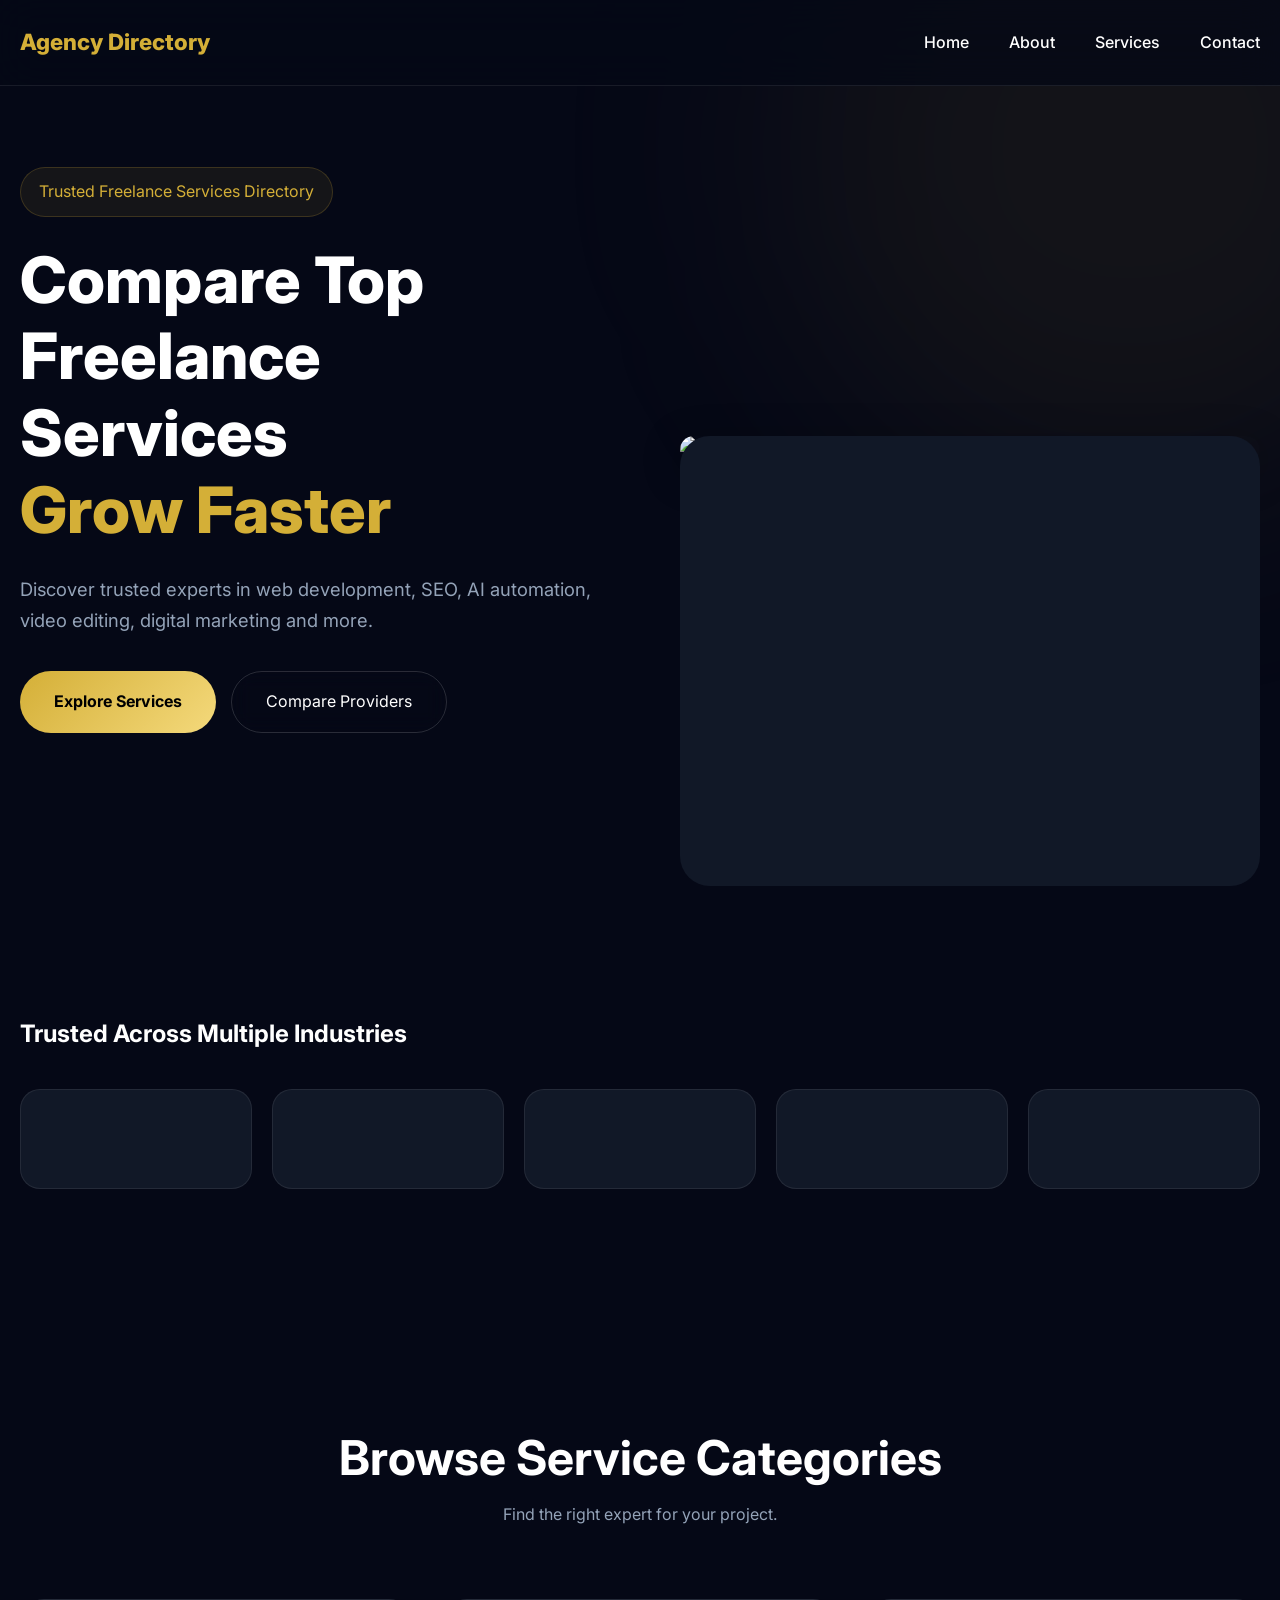
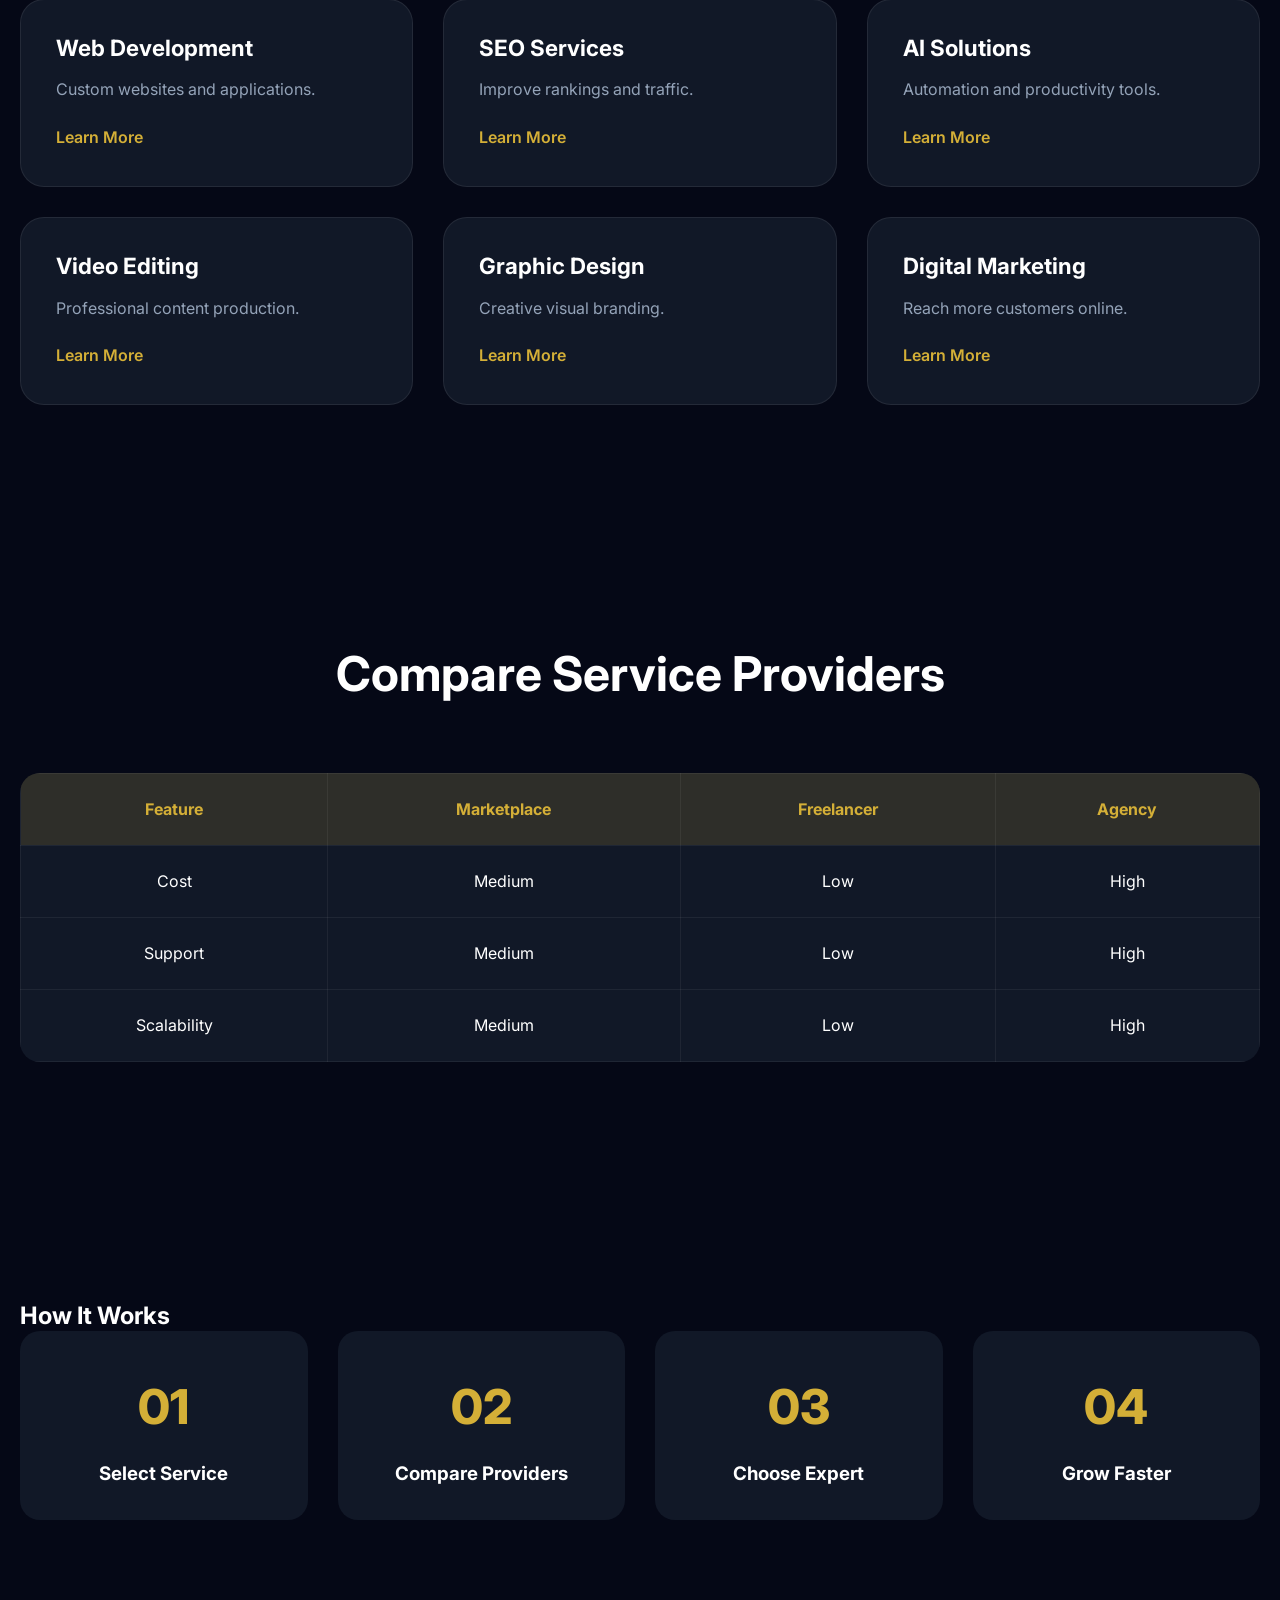
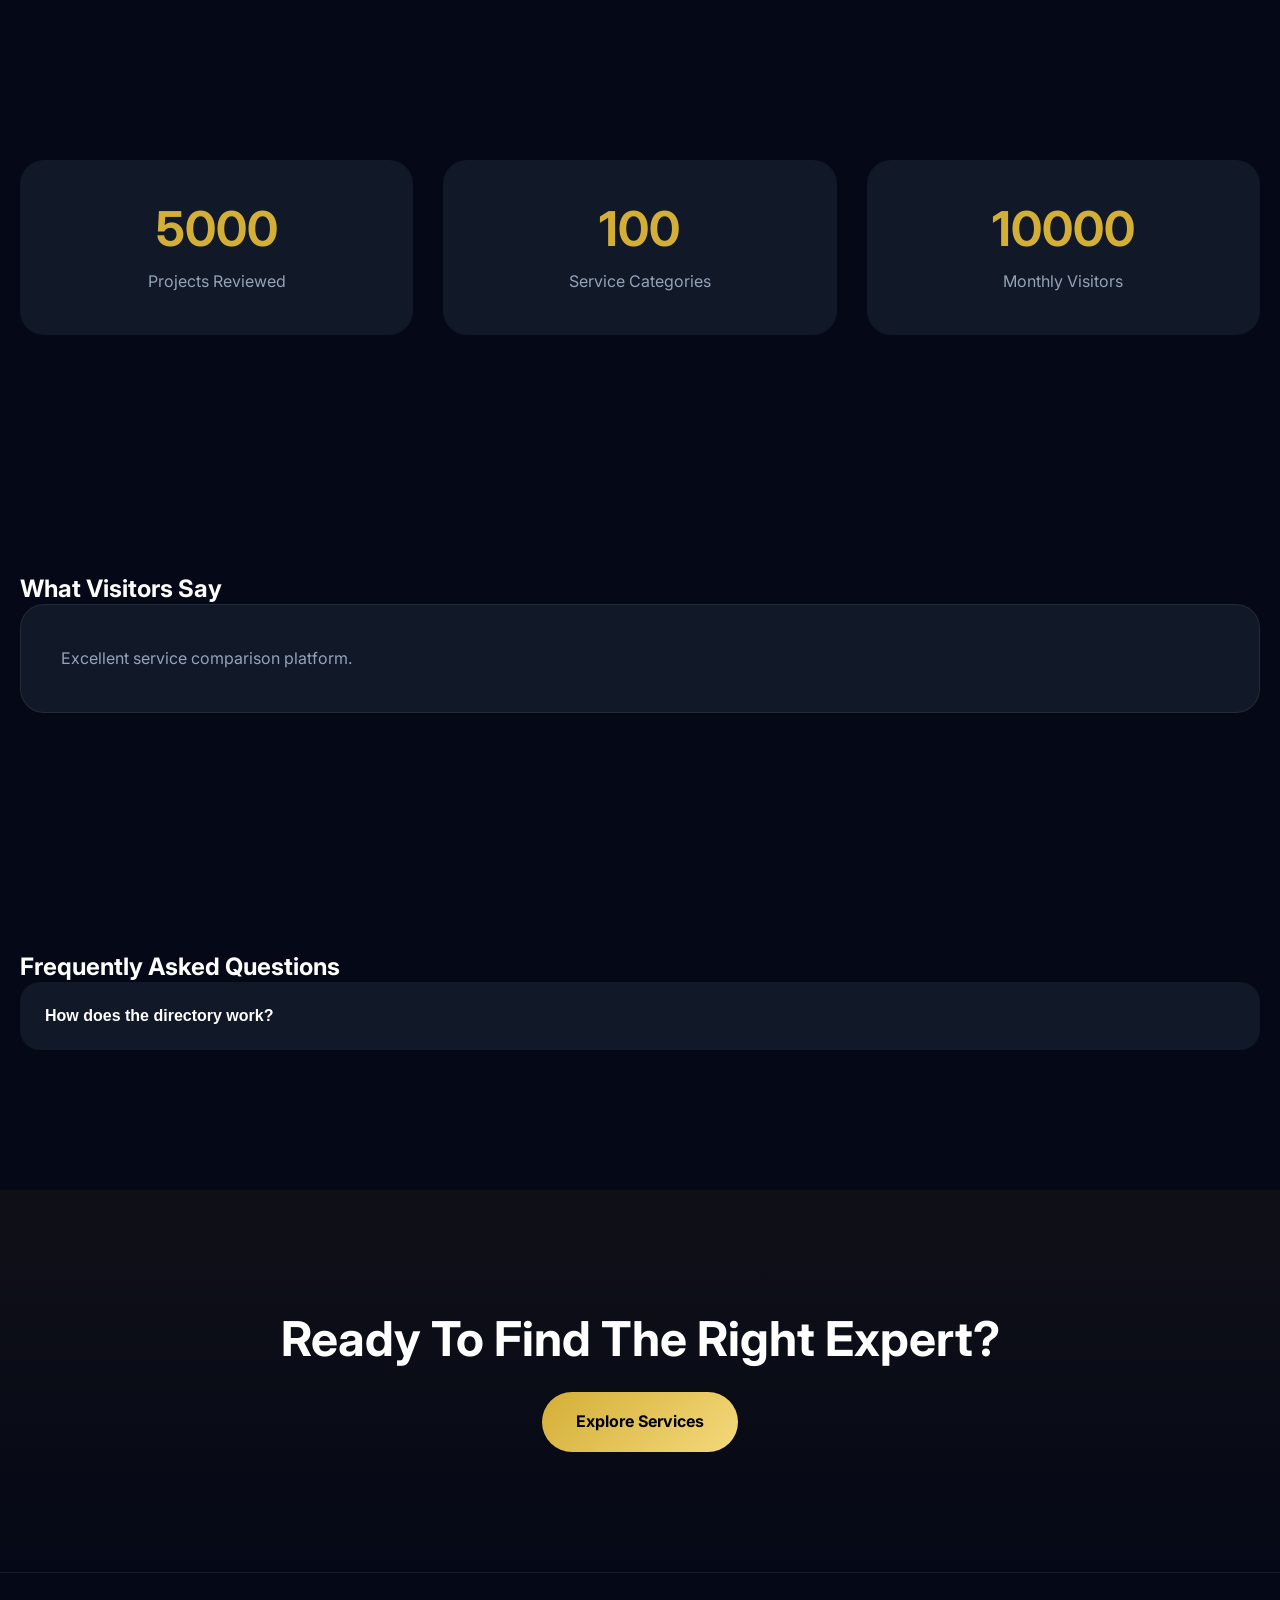
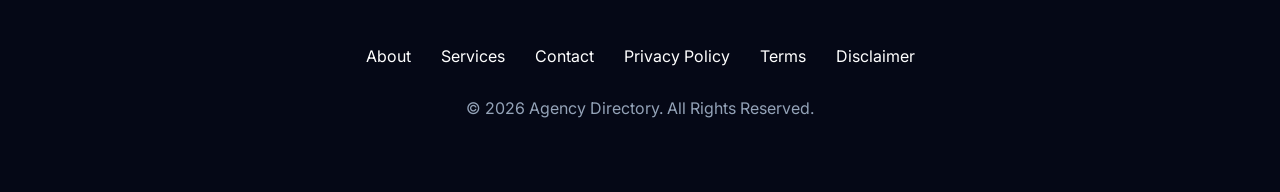
==== index.html @ 643b3985 "first commit" ====
<!doctype html>
<html lang="en">
  <head>
    <meta charset="UTF-8" />
    <meta http-equiv="X-UA-Compatible" content="IE=edge" />
    <meta name="viewport" content="width=device-width, initial-scale=1.0" />

    <link rel="manifest" href="manifest.json" />
    <meta name="theme-color" content="#d4af37" />
    <meta name="robots" content="index,follow" />
    <meta name="author" content="Agency Directory" />
    <meta property="og:type" content="website" />
    <meta property="og:site_name" content="Agency Directory" />
    <meta name="twitter:card" content="summary_large_image" />

    <title>
      Top Freelance Services Directory | Compare Experts & Grow Faster
    </title>

    <meta
      name="description"
      content="Compare top freelance services including web development, SEO, AI, video editing, graphic design and digital marketing."
    />

    <meta
      name="keywords"
      content="web development, seo services, ai services, digital marketing, freelance experts"
    />

    <meta name="author" content="Agency Directory" />

    <meta property="og:title" content="Top Freelance Services Directory" />

    <meta
      property="og:description"
      content="Find and compare the best freelance experts."
    />

    <meta property="og:type" content="website" />

    <meta property="og:image" content="assets/images/hero/og-image.jpg" />

    <meta property="og:url" content="https://yourdomain.com" />

    <meta name="twitter:card" content="summary_large_image" />

    <link rel="canonical" href="https://yourdomain.com/" />

    <link rel="icon" href="favicon.ico" />

    <link rel="stylesheet" href="assets/css/style.css" />

    <link rel="stylesheet" href="assets/css/components.css" />

    <link rel="stylesheet" href="assets/css/preloader.css" />

    <link rel="stylesheet" href="assets/css/shimmer.css" />

    <link rel="stylesheet" href="assets/css/animations.css" />

    <link rel="stylesheet" href="assets/css/responsive.css" />
  </head>

  <body>
    <!-- PRELOADER -->

    <div id="preloader">
      <div class="loader-wrapper">
        <div class="loader-ring"></div>

        <h2 class="loader-logo">Agency Directory</h2>

        <div class="loader-percent">0%</div>
      </div>
    </div>

    <!-- HEADER -->

    <header class="header">
      <div class="container">
        <a href="index.html" class="logo"> Agency Directory </a>

        <nav class="navbar">
          <ul>
            <li>
              <a href="index.html">Home</a>
            </li>

            <li>
              <a href="about.html">About</a>
            </li>

            <li>
              <a href="services.html">Services</a>
            </li>

            <li>
              <a href="contact.html">Contact</a>
            </li>
          </ul>
        </nav>

        <div class="menu-toggle">
          <span></span>
          <span></span>
          <span></span>
        </div>
      </div>
    </header>

    <!-- HERO -->

    <section class="hero">
      <div class="container">
        <div class="hero-content">
          <span class="hero-badge"> Trusted Freelance Services Directory </span>

          <h1>
            Compare Top Freelance Services

            <span> Grow Faster </span>
          </h1>

          <p>
            Discover trusted experts in web development, SEO, AI automation,
            video editing, digital marketing and more.
          </p>

          <div class="hero-buttons">
            <a href="services.html" class="btn-primary"> Explore Services </a>

            <a href="#comparison" class="btn-secondary"> Compare Providers </a>
          </div>
        </div>

        <div class="hero-image">
          <div class="image-skeleton shimmer"></div>

          <img
            src="assets/images/hero/hero.webp"
            alt="Freelance Services"
            loading="lazy"
          />
        </div>
      </div>
    </section>

    <!-- TRUSTED BY -->

    <section class="trusted">
      <div class="container">
        <h2>Trusted Across Multiple Industries</h2>

        <div class="trusted-logos">
          <div class="logo-card"></div>
          <div class="logo-card"></div>
          <div class="logo-card"></div>
          <div class="logo-card"></div>
          <div class="logo-card"></div>
        </div>
      </div>
    </section>

    <!-- SERVICE DIRECTORY -->

    <section class="service-directory">
      <div class="container">
        <div class="section-heading">
          <h2>Browse Service Categories</h2>

          <p>Find the right expert for your project.</p>
        </div>

        <div class="services-grid">
          <article class="service-card">
            <h3>Web Development</h3>
            <p>Custom websites and applications.</p>
            <a href="service-details.html"> Learn More </a>
          </article>

          <article class="service-card">
            <h3>SEO Services</h3>
            <p>Improve rankings and traffic.</p>
            <a href="service-details.html"> Learn More </a>
          </article>

          <article class="service-card">
            <h3>AI Solutions</h3>
            <p>Automation and productivity tools.</p>
            <a href="service-details.html"> Learn More </a>
          </article>

          <article class="service-card">
            <h3>Video Editing</h3>
            <p>Professional content production.</p>
            <a href="service-details.html"> Learn More </a>
          </article>

          <article class="service-card">
            <h3>Graphic Design</h3>
            <p>Creative visual branding.</p>
            <a href="service-details.html"> Learn More </a>
          </article>

          <article class="service-card">
            <h3>Digital Marketing</h3>
            <p>Reach more customers online.</p>
            <a href="service-details.html"> Learn More </a>
          </article>
        </div>
      </div>
    </section>

    <!-- COMPARISON -->

    <section id="comparison" class="comparison">
      <div class="container">
        <div class="section-heading">
          <h2>Compare Service Providers</h2>
        </div>

        <div class="comparison-table">
          <table>
            <thead>
              <tr>
                <th>Feature</th>
                <th>Marketplace</th>
                <th>Freelancer</th>
                <th>Agency</th>
              </tr>
            </thead>

            <tbody>
              <tr>
                <td>Cost</td>
                <td>Medium</td>
                <td>Low</td>
                <td>High</td>
              </tr>

              <tr>
                <td>Support</td>
                <td>Medium</td>
                <td>Low</td>
                <td>High</td>
              </tr>

              <tr>
                <td>Scalability</td>
                <td>Medium</td>
                <td>Low</td>
                <td>High</td>
              </tr>
            </tbody>
          </table>
        </div>
      </div>
    </section>

    <!-- PROCESS -->

    <section class="process">
      <div class="container">
        <h2>How It Works</h2>

        <div class="process-grid">
          <div class="step">
            <span>01</span>
            <h3>Select Service</h3>
          </div>

          <div class="step">
            <span>02</span>
            <h3>Compare Providers</h3>
          </div>

          <div class="step">
            <span>03</span>
            <h3>Choose Expert</h3>
          </div>

          <div class="step">
            <span>04</span>
            <h3>Grow Faster</h3>
          </div>
        </div>
      </div>
    </section>

    <!-- STATS -->

    <section class="stats">
      <div class="container">
        <div class="stat">
          <h3 class="counter" data-target="5000">0</h3>

          <p>Projects Reviewed</p>
        </div>

        <div class="stat">
          <h3 class="counter" data-target="100">0</h3>

          <p>Service Categories</p>
        </div>

        <div class="stat">
          <h3 class="counter" data-target="10000">0</h3>

          <p>Monthly Visitors</p>
        </div>
      </div>
    </section>

    <!-- TESTIMONIALS -->

    <section class="testimonials">
      <div class="container">
        <h2>What Visitors Say</h2>

        <div class="testimonial-slider">
          <article class="testimonial">
            <p>Excellent service comparison platform.</p>
          </article>
        </div>
      </div>
    </section>

    <!-- FAQ -->

    <section class="faq">
      <div class="container">
        <h2>Frequently Asked Questions</h2>

        <div class="faq-item">
          <button class="faq-question">How does the directory work?</button>

          <div class="faq-answer">
            Compare providers and select the best option.
          </div>
        </div>
      </div>
    </section>

    <!-- CTA -->

    <section class="cta">
      <div class="container">
        <h2>Ready To Find The Right Expert?</h2>

        <a href="services.html" class="btn-primary"> Explore Services </a>
      </div>
    </section>

    <!-- FOOTER -->

    <footer class="footer">
      <div class="container">
        <div class="footer-links">
          <a href="about.html"> About </a>

          <a href="services.html"> Services </a>

          <a href="contact.html"> Contact </a>

          <a href="privacy-policy.html"> Privacy Policy </a>

          <a href="terms-conditions.html"> Terms </a>

          <a href="disclaimer.html"> Disclaimer </a>
        </div>

        <p>© 2026 Agency Directory. All Rights Reserved.</p>
      </div>
    </footer>

    <!-- GSAP -->

    <script src="https://cdnjs.cloudflare.com/ajax/libs/gsap/3.12.5/gsap.min.js"></script>

    <script src="https://cdnjs.cloudflare.com/ajax/libs/gsap/3.12.5/ScrollTrigger.min.js"></script>

    <script src="assets/js/preloader.js"></script>
    <script src="assets/js/main.js"></script>
    <script src="assets/js/gsap-effects.js"></script>
    <script src="assets/js/counters.js"></script>
    <script src="assets/js/faq.js"></script>
    <script src="assets/js/lazyload.js"></script>
  </body>
</html>
---- assets/css/style.css ----
/* =====================================
   GOOGLE FONT
===================================== */

@import url("https://fonts.googleapis.com/css2?family=Inter:wght@300;400;500;600;700;800;900&display=swap");

/* =====================================
   ROOT VARIABLES
===================================== */

:root {
  --bg: #050816;
  --bg-secondary: #0b1120;
  --card: #111827;
  --card-hover: #172033;
  --gold: #d4af37;
  --gold-light: #f4d97b;
  --blue: #00a3ff;
  --white: #ffffff;
  --gray: #94a3b8;
  --border: rgba(255, 255, 255, 0.08);
  --shadow: 0 10px 40px rgba(0, 0, 0, 0.3);
  --transition: 0.35s ease;
}

/* =====================================
   RESET
===================================== */

* {
  margin: 0;
  padding: 0;
  box-sizing: border-box;
}

html {
  scroll-behavior: smooth;
}

body {
  font-family: "Inter", sans-serif;
  background: var(--bg);
  color: var(--white);
  overflow-x: hidden;
  line-height: 1.7;
}

/* =====================================
   GLOBAL
===================================== */

.container {
  width: 100%;
  max-width: 1280px;
  margin: auto;
  padding-left: 20px;
  padding-right: 20px;
}

section {
  padding: 120px 0;
}

img {
  max-width: 100%;
  display: block;
}

a {
  text-decoration: none;
  color: inherit;
}

ul {
  list-style: none;
}

h1,
h2,
h3,
h4 {
  line-height: 1.2;
  font-weight: 700;
}

p {
  color: var(--gray);
}

/* =====================================
   BUTTONS
===================================== */

.btn-primary {
  display: inline-flex;
  align-items: center;
  justify-content: center;
  padding: 16px 34px;
  background: linear-gradient(135deg, var(--gold), var(--gold-light));
  color: #000;
  font-weight: 700;
  border-radius: 60px;
  transition: var(--transition);
}

.btn-primary:hover {
  transform: translateY(-4px);
  box-shadow: 0 0 30px rgba(212, 175, 55, 0.4);
}

.btn-secondary {
  display: inline-flex;
  align-items: center;
  justify-content: center;
  padding: 16px 34px;
  border-radius: 60px;
  border: 1px solid rgba(255, 255, 255, 0.15);
  backdrop-filter: blur(10px);
  transition: var(--transition);
}

.btn-secondary:hover {
  background: rgba(255, 255, 255, 0.05);
}

/* =====================================
   HEADER
===================================== */

.header {
  position: fixed;
  top: 0;
  left: 0;
  width: 100%;
  z-index: 1000;
  backdrop-filter: blur(20px);
  background: rgba(5, 8, 22, 0.75);
  border-bottom: 1px solid var(--border);
}

.header .container {
  display: flex;
  align-items: center;
  justify-content: space-between;
  height: 85px;
}

.logo {
  font-size: 1.4rem;
  font-weight: 800;
  color: var(--gold);
}

.navbar ul {
  display: flex;
  gap: 40px;
}

.navbar a {
  font-weight: 500;
  position: relative;
}

.navbar a::after {
  content: "";
  position: absolute;
  bottom: -8px;
  left: 0;
  width: 0;
  height: 2px;
  background: var(--gold);
  transition: 0.3s;
}

.navbar a:hover::after {
  width: 100%;
}

.menu-toggle {
  display: none;
  cursor: pointer;
}

.menu-toggle span {
  display: block;
  width: 26px;
  height: 2px;
  background: #fff;
  margin: 6px 0;
}

/* =====================================
   HERO
===================================== */

.hero {
  min-height: 100vh;
  display: flex;
  align-items: center;
  padding-top: 120px;
  position: relative;
  overflow: hidden;
}

.hero::before {
  content: "";
  position: absolute;
  width: 700px;
  height: 700px;
  background: rgba(212, 175, 55, 0.07);
  filter: blur(120px);
  top: -200px;
  right: -200px;
  border-radius: 50%;
}

.hero .container {
  display: grid;
  grid-template-columns: 1fr 1fr;
  gap: 80px;
  align-items: center;
}

.hero-badge {
  display: inline-block;
  padding: 10px 18px;
  border-radius: 40px;
  background: rgba(212, 175, 55, 0.08);
  border: 1px solid rgba(212, 175, 55, 0.2);
  color: var(--gold);
  margin-bottom: 25px;
}

.hero h1 {
  font-size: 4rem;
  font-weight: 800;
  margin-bottom: 25px;
}

.hero h1 span {
  display: block;
  color: var(--gold);
}

.hero p {
  font-size: 1.15rem;
  max-width: 600px;
  margin-bottom: 35px;
}

.hero-buttons {
  display: flex;
  gap: 15px;
  flex-wrap: wrap;
}

.hero-image {
  position: relative;
}

.hero-image img {
  border-radius: 30px;
  box-shadow: var(--shadow);
}

/* =====================================
   SECTION HEADINGS
===================================== */

.section-heading {
  text-align: center;
  margin-bottom: 70px;
}

.section-heading h2 {
  font-size: 3rem;
  margin-bottom: 15px;
}

.section-heading p {
  max-width: 650px;
  margin: auto;
}

/* =====================================
   TRUSTED LOGOS
===================================== */

.trusted-logos {
  display: grid;
  grid-template-columns: repeat(5, 1fr);
  gap: 20px;
  margin-top: 40px;
}

.logo-card {
  height: 100px;
  border-radius: 20px;
  background: var(--card);
  border: 1px solid var(--border);
}

/* =====================================
   SERVICE GRID
===================================== */

.services-grid {
  display: grid;
  grid-template-columns: repeat(auto-fit, minmax(300px, 1fr));
  gap: 30px;
}

.service-card {
  background: var(--card);
  padding: 35px;
  border-radius: 24px;
  border: 1px solid var(--border);
  transition: var(--transition);
}

.service-card:hover {
  transform: translateY(-10px);
  background: var(--card-hover);
  box-shadow: 0 0 35px rgba(212, 175, 55, 0.15);
}

.service-card h3 {
  margin-bottom: 15px;
  font-size: 1.4rem;
}

.service-card p {
  margin-bottom: 20px;
}

.service-card a {
  color: var(--gold);
  font-weight: 600;
}

/* =====================================
   COMPARISON TABLE
===================================== */

.comparison-table {
  overflow: auto;
}

table {
  width: 100%;
  border-collapse: collapse;
  background: var(--card);
  border-radius: 20px;
  overflow: hidden;
}

th {
  background: rgba(212, 175, 55, 0.15);
  color: var(--gold);
}

th,
td {
  padding: 22px;
  text-align: center;
  border: 1px solid rgba(255, 255, 255, 0.06);
}

/* =====================================
   PROCESS
===================================== */

.process-grid {
  display: grid;
  grid-template-columns: repeat(4, 1fr);
  gap: 30px;
}

.step {
  background: var(--card);
  padding: 35px;
  border-radius: 20px;
  text-align: center;
}

.step span {
  font-size: 3rem;
  font-weight: 800;
  color: var(--gold);
  display: block;
  margin-bottom: 15px;
}

/* =====================================
   STATS
===================================== */

.stats .container {
  display: grid;
  grid-template-columns: repeat(3, 1fr);
  gap: 30px;
}

.stat {
  background: var(--card);
  padding: 40px;
  border-radius: 24px;
  text-align: center;
}

.stat h3 {
  font-size: 3rem;
  color: var(--gold);
  margin-bottom: 10px;
}

/* =====================================
   TESTIMONIALS
===================================== */

.testimonial {
  background: var(--card);
  padding: 40px;
  border-radius: 24px;
  border: 1px solid var(--border);
}

/* =====================================
   FAQ
===================================== */

.faq-item {
  background: var(--card);
  margin-bottom: 20px;
  border-radius: 20px;
  overflow: hidden;
}

.faq-question {
  width: 100%;
  padding: 25px;
  background: none;
  border: none;
  color: #fff;
  font-size: 1rem;
  font-weight: 600;
  text-align: left;
  cursor: pointer;
}

.faq-answer {
  padding: 0 25px 25px;
  display: none;
}

/* =====================================
   CTA
===================================== */

.cta {
  text-align: center;
  background: linear-gradient(180deg, rgba(212, 175, 55, 0.05), transparent);
}

.cta h2 {
  font-size: 3rem;
  margin-bottom: 25px;
}

/* =====================================
   FOOTER
===================================== */

.footer {
  padding: 70px 0;
  border-top: 1px solid var(--border);
}

.footer-links {
  display: flex;
  justify-content: center;
  gap: 30px;
  flex-wrap: wrap;
  margin-bottom: 25px;
}

.footer p {
  text-align: center;
}

/* =====================================
   SCROLLBAR
===================================== */

::-webkit-scrollbar {
  width: 10px;
}

::-webkit-scrollbar-track {
  background: #050816;
}

::-webkit-scrollbar-thumb {
  background: var(--gold);
  border-radius: 20px;
}
---- assets/css/components.css ----
/* =====================================
   GLASS CARD
===================================== */

.glass {
  background: rgba(255, 255, 255, 0.04);
  backdrop-filter: blur(20px);
  border: 1px solid rgba(255, 255, 255, 0.08);
}

/* =====================================
   GRADIENT TEXT
===================================== */

.gradient-text {
  background: linear-gradient(90deg, #d4af37, #f4d97b);
  background-clip: text;
  -webkit-background-clip: text;
  text-fill-color: transparent;
  -webkit-text-fill-color: transparent;
}

/* =====================================
   BADGES
===================================== */

.badge {
  display: inline-flex;
  padding: 10px 20px;
  border-radius: 40px;
  background: rgba(212, 175, 55, 0.1);
  color: #d4af37;
  font-weight: 600;
}

/* =====================================
   SECTION DIVIDER
===================================== */

.section-divider {
  width: 100px;
  height: 4px;
  background: #d4af37;
  margin: 20px auto;
  border-radius: 20px;
}
---- assets/css/preloader.css ----
/* =====================================
   PRELOADER
===================================== */

#preloader {
  position: fixed;
  top: 0;
  left: 0;
  width: 100%;
  height: 100vh;
  background: #050816;
  display: flex;
  align-items: center;
  justify-content: center;
  overflow: hidden;
  z-index: 99999;
}

.loader-wrapper {
  display: flex;
  flex-direction: column;
  align-items: center;
  justify-content: center;
}

.loader-ring {
  width: 120px;
  height: 120px;
  border-radius: 50%;
  border: 4px solid rgba(255, 255, 255, 0.08);
  border-top: 4px solid #d4af37;
  animation: spin 1s linear infinite;
  margin-bottom: 25px;
}

.loader-logo {
  font-size: 1.8rem;
  font-weight: 800;
  color: #d4af37;
  margin-bottom: 15px;
  letter-spacing: 1px;
}

.loader-percent {
  font-size: 1.1rem;
  font-weight: 700;
  color: #ffffff;
}

.preloader-hide {
  opacity: 0;
  visibility: hidden;
  pointer-events: none;
  transition: all 0.8s ease;
}

@keyframes spin {
  0% {
    transform: rotate(0deg);
  }

  100% {
    transform: rotate(360deg);
  }
}
---- assets/css/shimmer.css ----
/* =====================================
   SHIMMER EFFECT
===================================== */

.shimmer {
  position: relative;
  overflow: hidden;
  background: #111827;
}

.shimmer::before {
  content: "";
  position: absolute;
  top: 0;
  left: -150%;
  width: 150%;
  height: 100%;

  background: linear-gradient(
    90deg,
    transparent,
    rgba(255, 255, 255, 0.08),
    transparent
  );

  animation: shimmerMove 1.8s infinite;
}

@keyframes shimmerMove {
  0% {
    left: -150%;
  }

  100% {
    left: 150%;
  }
}

/* =====================================
   IMAGE PLACEHOLDER
===================================== */

.image-skeleton {
  width: 100%;
  height: 450px;
  border-radius: 30px;
  background: #111827;
  position: absolute;
  top: 0;
  left: 0;
  z-index: 1;
}

.image-loaded .image-skeleton {
  display: none;
}
---- assets/css/animations.css ----
/* =====================================
   GLOBAL KEYFRAMES
===================================== */

@keyframes fadeIn {
  from {
    opacity: 0;
  }

  to {
    opacity: 1;
  }
}

@keyframes fadeUp {
  from {
    opacity: 0;
    transform: translateY(50px);
  }

  to {
    opacity: 1;
    transform: translateY(0);
  }
}

@keyframes fadeDown {
  from {
    opacity: 0;
    transform: translateY(-50px);
  }

  to {
    opacity: 1;
    transform: translateY(0);
  }
}

@keyframes fadeLeft {
  from {
    opacity: 0;
    transform: translateX(-50px);
  }

  to {
    opacity: 1;
    transform: translateX(0);
  }
}

@keyframes fadeRight {
  from {
    opacity: 0;
    transform: translateX(50px);
  }

  to {
    opacity: 1;
    transform: translateX(0);
  }
}

/* =====================================
   FLOATING
===================================== */

@keyframes floating {
  0% {
    transform: translateY(0);
  }

  50% {
    transform: translateY(-15px);
  }

  100% {
    transform: translateY(0);
  }
}

/* =====================================
   PULSE GLOW
===================================== */

@keyframes pulseGlow {
  0% {
    box-shadow: 0 0 0 rgba(212, 175, 55, 0.1);
  }

  50% {
    box-shadow: 0 0 40px rgba(212, 175, 55, 0.35);
  }

  100% {
    box-shadow: 0 0 0 rgba(212, 175, 55, 0.1);
  }
}

/* =====================================
   ROTATE
===================================== */

@keyframes rotate360 {
  from {
    transform: rotate(0deg);
  }

  to {
    transform: rotate(360deg);
  }
}

/* =====================================
   GRADIENT SHIFT
===================================== */

@keyframes gradientShift {
  0% {
    background-position: 0% 50%;
  }

  50% {
    background-position: 100% 50%;
  }

  100% {
    background-position: 0% 50%;
  }
}

/* =====================================
   TEXT SHINE
===================================== */

@keyframes textShine {
  0% {
    background-position: -200% center;
  }

  100% {
    background-position: 200% center;
  }
}

/* =====================================
   SCALE IN
===================================== */

@keyframes scaleIn {
  from {
    opacity: 0;
    transform: scale(0.8);
  }

  to {
    opacity: 1;
    transform: scale(1);
  }
}

/* =====================================
   BLOB ANIMATION
===================================== */

@keyframes blob {
  0% {
    transform: translate(0px, 0px) scale(1);
  }

  33% {
    transform: translate(30px, -50px) scale(1.1);
  }

  66% {
    transform: translate(-20px, 20px) scale(0.9);
  }

  100% {
    transform: translate(0px, 0px) scale(1);
  }
}

/* =====================================
   PARTICLE FLOAT
===================================== */

@keyframes particleFloat {
  0% {
    transform: translateY(0);

    opacity: 0.3;
  }

  50% {
    transform: translateY(-40px);

    opacity: 1;
  }

  100% {
    transform: translateY(0);

    opacity: 0.3;
  }
}

/* =====================================
   CSS UTILITY CLASSES
===================================== */

.animate-fade-up {
  animation: fadeUp 0.8s ease forwards;
}

.animate-fade-left {
  animation: fadeLeft 0.8s ease forwards;
}

.animate-fade-right {
  animation: fadeRight 0.8s ease forwards;
}

.animate-scale {
  animation: scaleIn 0.8s ease forwards;
}

.animate-float {
  animation: floating 4s ease-in-out infinite;
}

.animate-glow {
  animation: pulseGlow 3s infinite;
}

.animate-rotate {
  animation: rotate360 15s linear infinite;
}

/* =====================================
   HERO BACKGROUND BLOB
===================================== */

.hero-blob {
  position: absolute;
  width: 500px;
  height: 500px;
  border-radius: 50%;
  background: rgba(212, 175, 55, 0.08);
  filter: blur(120px);
  animation: blob 12s infinite;
}

/* =====================================
   SHINY TEXT
===================================== */

.shiny-text {
  background: linear-gradient(90deg, #d4af37, #f4d97b, #d4af37);
  background-size: 200% auto;
  background-clip: text;
  -webkit-background-clip: text;
  text-fill-color: transparent;
  -webkit-text-fill-color: transparent;
  animation: textShine 5s linear infinite;
}
---- assets/css/responsive.css ----
/* =====================================
   1200
===================================== */

@media (max-width: 1200px) {
  .hero h1 {
    font-size: 3.2rem;
  }
}

/* =====================================
   992
===================================== */

@media (max-width: 992px) {
  .hero .container {
    grid-template-columns: 1fr;
  }

  .process-grid {
    grid-template-columns: repeat(2, 1fr);
  }

  .stats .container {
    grid-template-columns: 1fr;
  }

  .trusted-logos {
    grid-template-columns: repeat(3, 1fr);
  }
}

/* =====================================
   768
===================================== */

@media (max-width: 768px) {
  .navbar {
    display: none;
  }

  .menu-toggle {
    display: block;
  }

  .hero h1 {
    font-size: 2.6rem;
  }

  .section-heading h2 {
    font-size: 2.2rem;
  }

  .cta h2 {
    font-size: 2.2rem;
  }

  .process-grid {
    grid-template-columns: 1fr;
  }

  .trusted-logos {
    grid-template-columns: repeat(2, 1fr);
  }
}

/* =====================================
   576
===================================== */

@media (max-width: 576px) {
  .hero {
    padding-top: 140px;
  }

  .hero-buttons {
    flex-direction: column;
  }

  .btn-primary,
  .btn-secondary {
    width: 100%;
  }

  .hero h1 {
    font-size: 2rem;
  }

  .section-heading h2 {
    font-size: 1.8rem;
  }
}
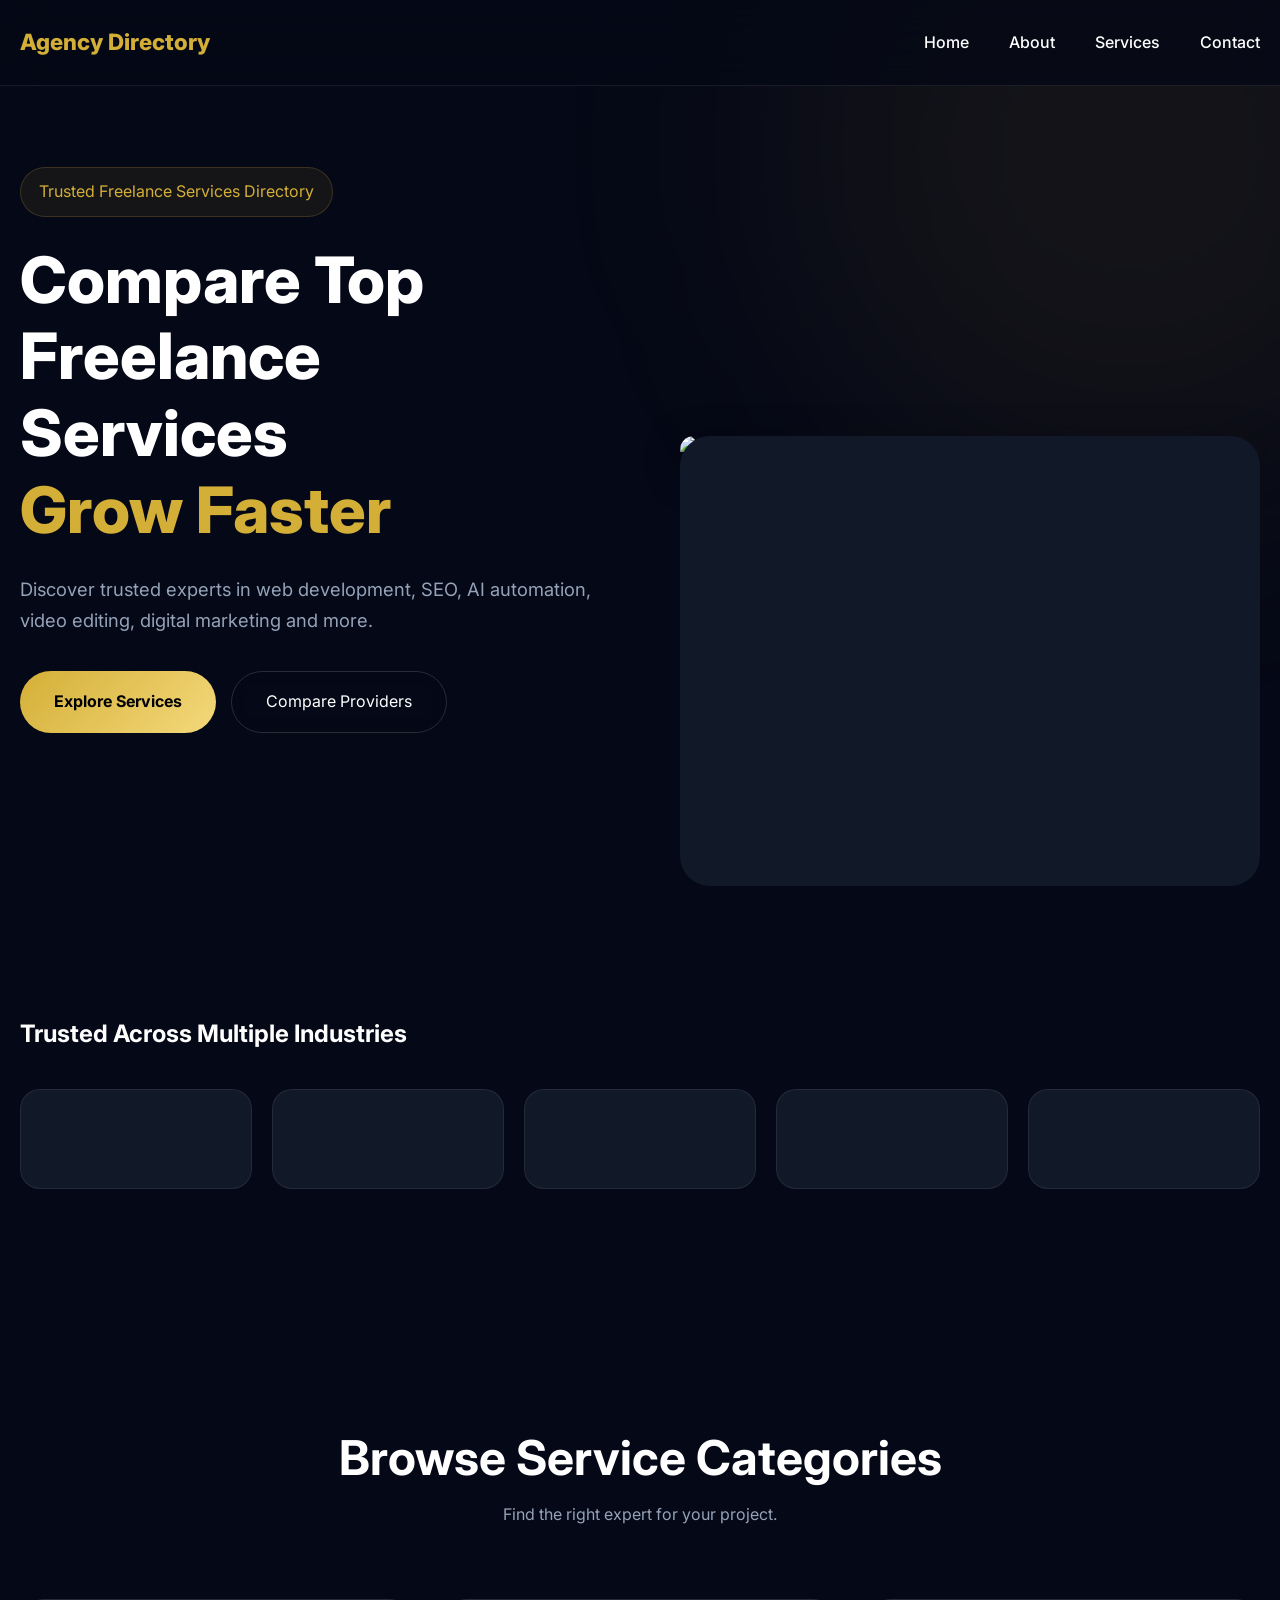
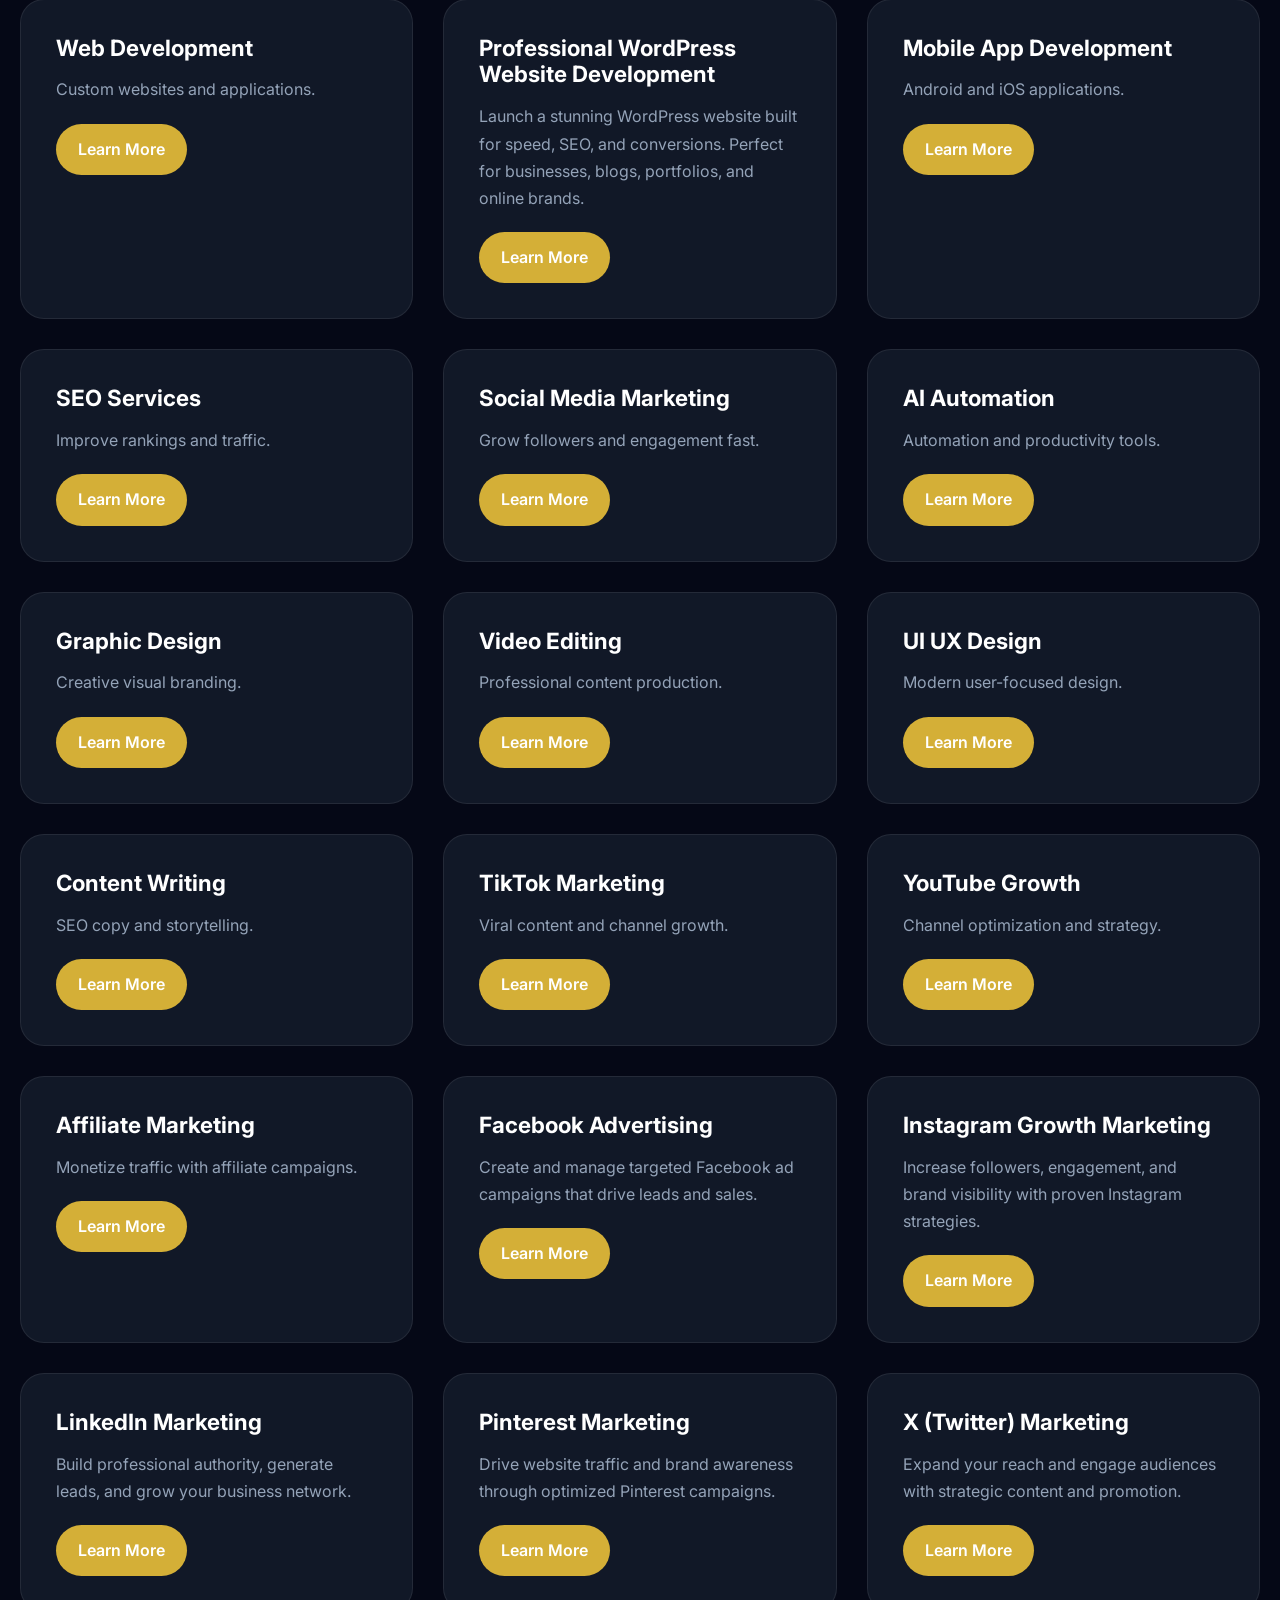
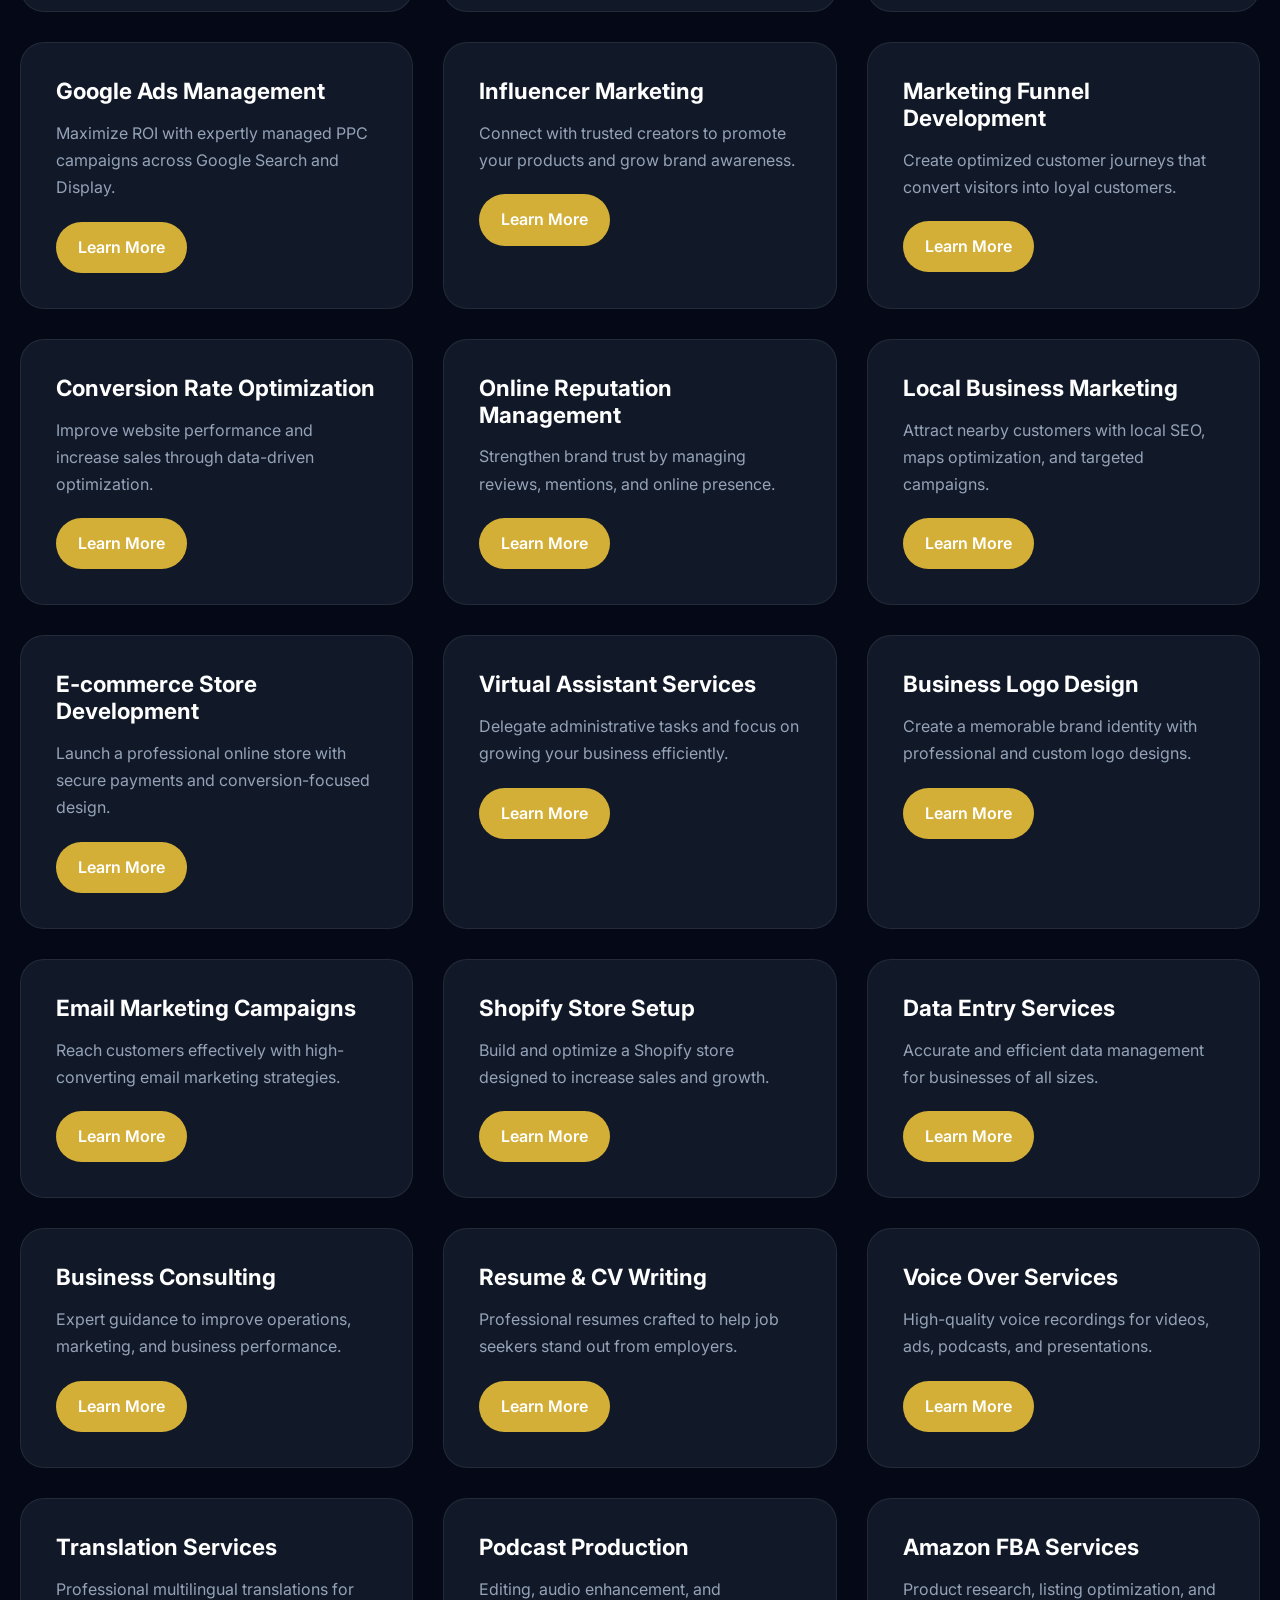
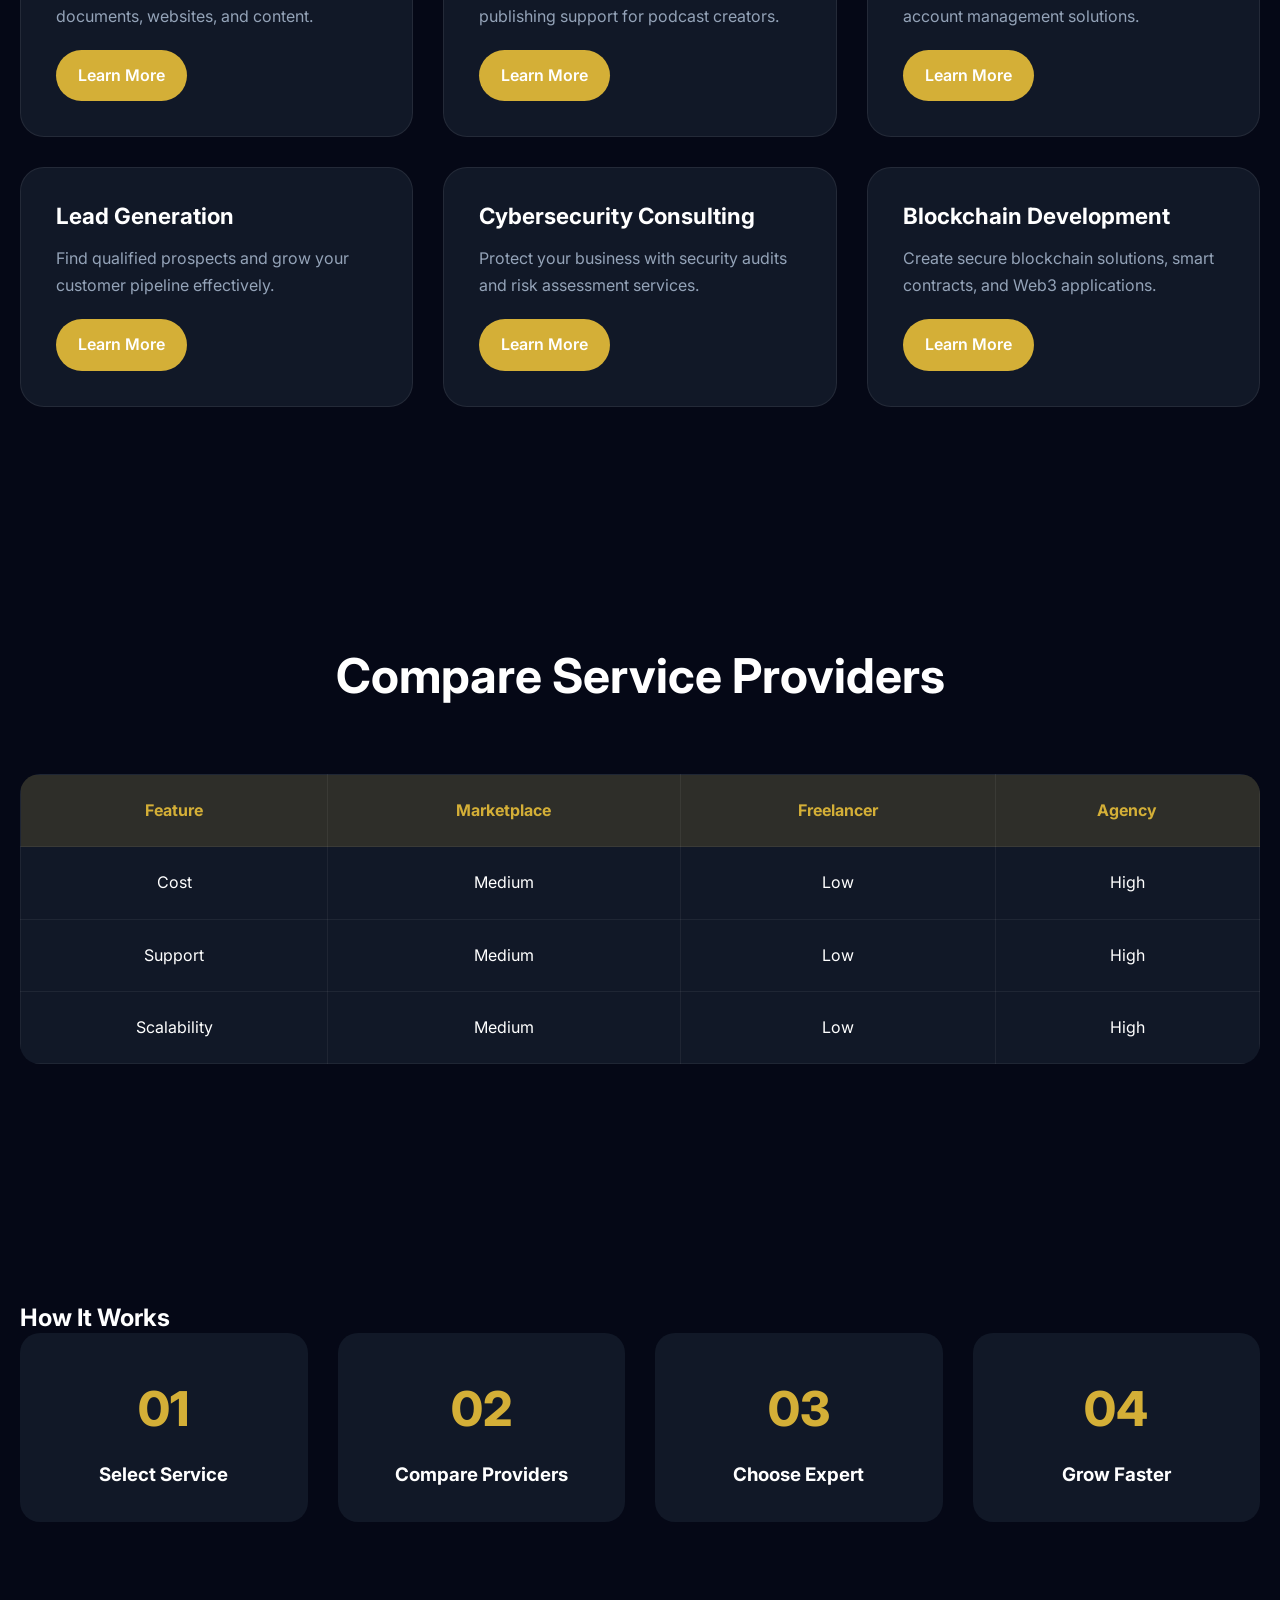
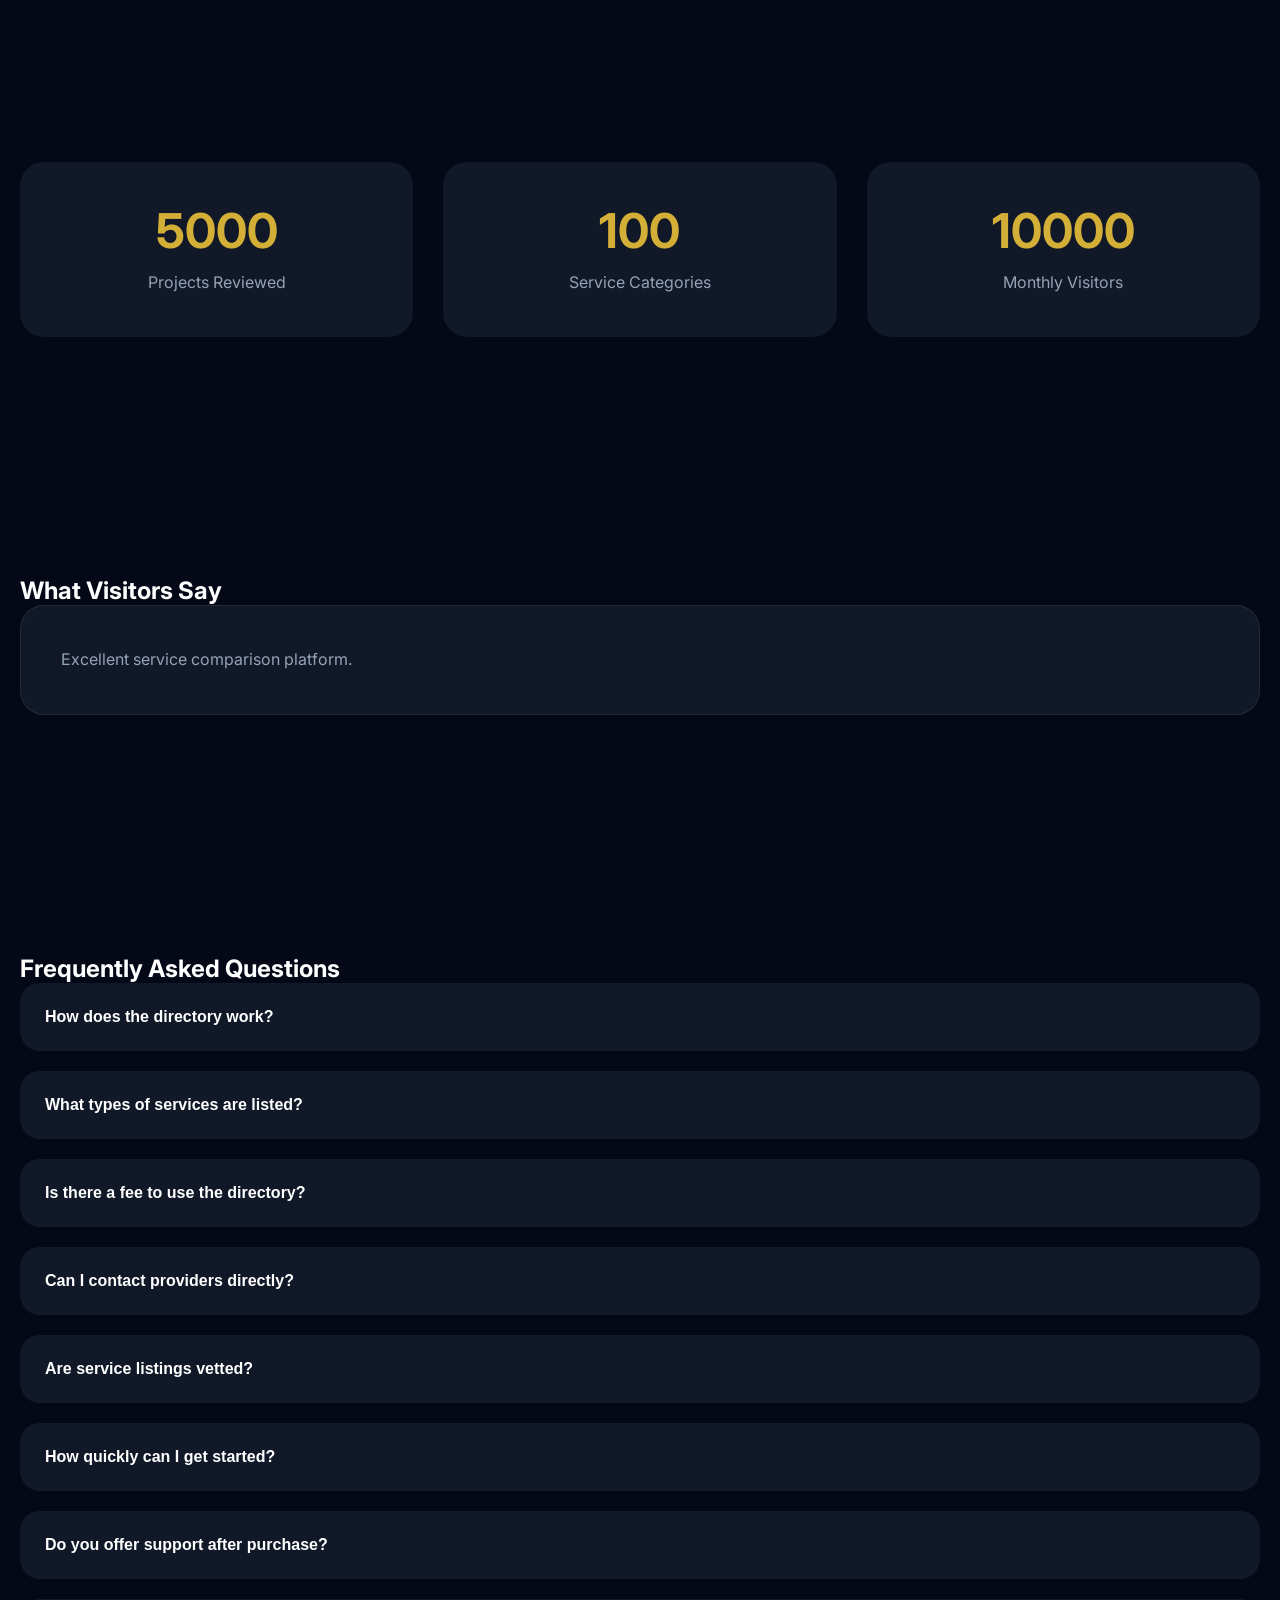
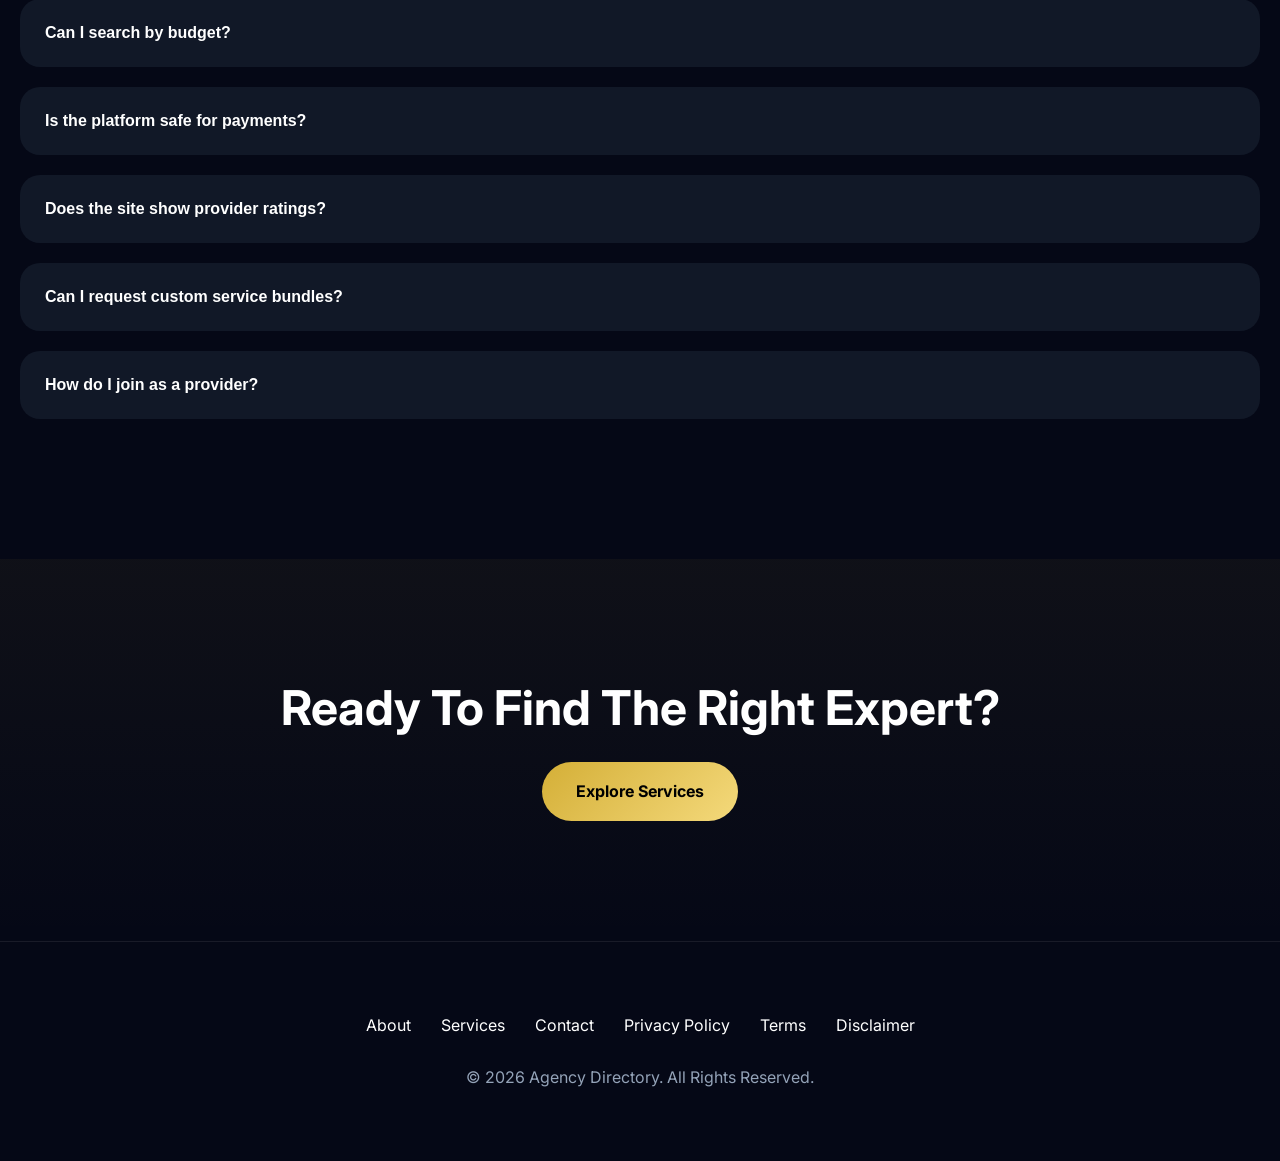
==== commit 60351d4f: "more 12 services added" ====
--- a/index.html
+++ b/index.html
@@ -40,11 +40,11 @@
 
     <meta property="og:image" content="assets/images/hero/og-image.jpg" />
 
-    <meta property="og:url" content="https://yourdomain.com" />
+    <meta property="og:url" content="https://marketelevate.vercel.app" />
 
     <meta name="twitter:card" content="summary_large_image" />
 
-    <link rel="canonical" href="https://yourdomain.com/" />
+    <link rel="canonical" href="https://marketelevate.vercel.app/" />
 
     <link rel="icon" href="favicon.ico" />
 
@@ -179,14 +179,42 @@
           </article>
 
           <article class="service-card">
+            <h3>Professional WordPress Website Development</h3>
+            <p>
+              Launch a stunning WordPress website built for speed, SEO, and
+              conversions. Perfect for businesses, blogs, portfolios, and online
+              brands.
+            </p>
+            <a href="service-details.html"> Learn More </a>
+          </article>
+
+          <article class="service-card">
+            <h3>Mobile App Development</h3>
+            <p>Android and iOS applications.</p>
+            <a href="service-details.html"> Learn More </a>
+          </article>
+
+          <article class="service-card">
             <h3>SEO Services</h3>
             <p>Improve rankings and traffic.</p>
             <a href="service-details.html"> Learn More </a>
           </article>
 
           <article class="service-card">
-            <h3>AI Solutions</h3>
+            <h3>Social Media Marketing</h3>
+            <p>Grow followers and engagement fast.</p>
+            <a href="service-details.html"> Learn More </a>
+          </article>
+
+          <article class="service-card">
+            <h3>AI Automation</h3>
             <p>Automation and productivity tools.</p>
+            <a href="service-details.html"> Learn More </a>
+          </article>
+
+          <article class="service-card">
+            <h3>Graphic Design</h3>
+            <p>Creative visual branding.</p>
             <a href="service-details.html"> Learn More </a>
           </article>
 
@@ -197,15 +225,267 @@
           </article>
 
           <article class="service-card">
-            <h3>Graphic Design</h3>
-            <p>Creative visual branding.</p>
-            <a href="service-details.html"> Learn More </a>
-          </article>
-
-          <article class="service-card">
-            <h3>Digital Marketing</h3>
-            <p>Reach more customers online.</p>
-            <a href="service-details.html"> Learn More </a>
+            <h3>UI UX Design</h3>
+            <p>Modern user-focused design.</p>
+            <a href="service-details.html"> Learn More </a>
+          </article>
+
+          <article class="service-card">
+            <h3>Content Writing</h3>
+            <p>SEO copy and storytelling.</p>
+            <a href="service-details.html"> Learn More </a>
+          </article>
+
+          <article class="service-card">
+            <h3>TikTok Marketing</h3>
+            <p>Viral content and channel growth.</p>
+            <a href="service-details.html"> Learn More </a>
+          </article>
+
+          <article class="service-card">
+            <h3>YouTube Growth</h3>
+            <p>Channel optimization and strategy.</p>
+            <a href="service-details.html"> Learn More </a>
+          </article>
+
+          <article class="service-card">
+            <h3>Affiliate Marketing</h3>
+            <p>Monetize traffic with affiliate campaigns.</p>
+            <a href="service-details.html"> Learn More </a>
+          </article>
+
+          <article class="service-card">
+            <h3>Facebook Advertising</h3>
+            <p>
+              Create and manage targeted Facebook ad campaigns that drive leads
+              and sales.
+            </p>
+            <a href="service-details.html">Learn More</a>
+          </article>
+
+          <article class="service-card">
+            <h3>Instagram Growth Marketing</h3>
+            <p>
+              Increase followers, engagement, and brand visibility with proven
+              Instagram strategies.
+            </p>
+            <a href="service-details.html">Learn More</a>
+          </article>
+
+          <article class="service-card">
+            <h3>LinkedIn Marketing</h3>
+            <p>
+              Build professional authority, generate leads, and grow your
+              business network.
+            </p>
+            <a href="service-details.html">Learn More</a>
+          </article>
+
+          <article class="service-card">
+            <h3>Pinterest Marketing</h3>
+            <p>
+              Drive website traffic and brand awareness through optimized
+              Pinterest campaigns.
+            </p>
+            <a href="service-details.html">Learn More</a>
+          </article>
+
+          <article class="service-card">
+            <h3>X (Twitter) Marketing</h3>
+            <p>
+              Expand your reach and engage audiences with strategic content and
+              promotion.
+            </p>
+            <a href="service-details.html">Learn More</a>
+          </article>
+
+          <article class="service-card">
+            <h3>Google Ads Management</h3>
+            <p>
+              Maximize ROI with expertly managed PPC campaigns across Google
+              Search and Display.
+            </p>
+            <a href="service-details.html">Learn More</a>
+          </article>
+
+          <article class="service-card">
+            <h3>Influencer Marketing</h3>
+            <p>
+              Connect with trusted creators to promote your products and grow
+              brand awareness.
+            </p>
+            <a href="service-details.html">Learn More</a>
+          </article>
+
+          <article class="service-card">
+            <h3>Marketing Funnel Development</h3>
+            <p>
+              Create optimized customer journeys that convert visitors into
+              loyal customers.
+            </p>
+            <a href="service-details.html">Learn More</a>
+          </article>
+
+          <article class="service-card">
+            <h3>Conversion Rate Optimization</h3>
+            <p>
+              Improve website performance and increase sales through data-driven
+              optimization.
+            </p>
+            <a href="service-details.html">Learn More</a>
+          </article>
+
+          <article class="service-card">
+            <h3>Online Reputation Management</h3>
+            <p>
+              Strengthen brand trust by managing reviews, mentions, and online
+              presence.
+            </p>
+            <a href="service-details.html">Learn More</a>
+          </article>
+
+          <article class="service-card">
+            <h3>Local Business Marketing</h3>
+            <p>
+              Attract nearby customers with local SEO, maps optimization, and
+              targeted campaigns.
+            </p>
+            <a href="service-details.html">Learn More</a>
+          </article>
+
+          <article class="service-card">
+            <h3>E-commerce Store Development</h3>
+            <p>
+              Launch a professional online store with secure payments and
+              conversion-focused design.
+            </p>
+            <a href="service-details.html">Learn More</a>
+          </article>
+
+          <article class="service-card">
+            <h3>Virtual Assistant Services</h3>
+            <p>
+              Delegate administrative tasks and focus on growing your business
+              efficiently.
+            </p>
+            <a href="service-details.html">Learn More</a>
+          </article>
+
+          <article class="service-card">
+            <h3>Business Logo Design</h3>
+            <p>
+              Create a memorable brand identity with professional and custom
+              logo designs.
+            </p>
+            <a href="service-details.html">Learn More</a>
+          </article>
+
+          <article class="service-card">
+            <h3>Email Marketing Campaigns</h3>
+            <p>
+              Reach customers effectively with high-converting email marketing
+              strategies.
+            </p>
+            <a href="service-details.html">Learn More</a>
+          </article>
+
+          <article class="service-card">
+            <h3>Shopify Store Setup</h3>
+            <p>
+              Build and optimize a Shopify store designed to increase sales and
+              growth.
+            </p>
+            <a href="service-details.html">Learn More</a>
+          </article>
+
+          <article class="service-card">
+            <h3>Data Entry Services</h3>
+            <p>
+              Accurate and efficient data management for businesses of all
+              sizes.
+            </p>
+            <a href="service-details.html">Learn More</a>
+          </article>
+
+          <article class="service-card">
+            <h3>Business Consulting</h3>
+            <p>
+              Expert guidance to improve operations, marketing, and business
+              performance.
+            </p>
+            <a href="service-details.html">Learn More</a>
+          </article>
+
+          <article class="service-card">
+            <h3>Resume & CV Writing</h3>
+            <p>
+              Professional resumes crafted to help job seekers stand out from
+              employers.
+            </p>
+            <a href="service-details.html">Learn More</a>
+          </article>
+
+          <article class="service-card">
+            <h3>Voice Over Services</h3>
+            <p>
+              High-quality voice recordings for videos, ads, podcasts, and
+              presentations.
+            </p>
+            <a href="service-details.html">Learn More</a>
+          </article>
+
+          <article class="service-card">
+            <h3>Translation Services</h3>
+            <p>
+              Professional multilingual translations for documents, websites,
+              and content.
+            </p>
+            <a href="service-details.html">Learn More</a>
+          </article>
+
+          <article class="service-card">
+            <h3>Podcast Production</h3>
+            <p>
+              Editing, audio enhancement, and publishing support for podcast
+              creators.
+            </p>
+            <a href="service-details.html">Learn More</a>
+          </article>
+
+          <article class="service-card">
+            <h3>Amazon FBA Services</h3>
+            <p>
+              Product research, listing optimization, and account management
+              solutions.
+            </p>
+            <a href="service-details.html">Learn More</a>
+          </article>
+
+          <article class="service-card">
+            <h3>Lead Generation</h3>
+            <p>
+              Find qualified prospects and grow your customer pipeline
+              effectively.
+            </p>
+            <a href="service-details.html">Learn More</a>
+          </article>
+
+          <article class="service-card">
+            <h3>Cybersecurity Consulting</h3>
+            <p>
+              Protect your business with security audits and risk assessment
+              services.
+            </p>
+            <a href="service-details.html">Learn More</a>
+          </article>
+
+          <article class="service-card">
+            <h3>Blockchain Development</h3>
+            <p>
+              Create secure blockchain solutions, smart contracts, and Web3
+              applications.
+            </p>
+            <a href="service-details.html">Learn More</a>
           </article>
         </div>
       </div>
@@ -333,9 +613,111 @@
 
         <div class="faq-item">
           <button class="faq-question">How does the directory work?</button>
-
-          <div class="faq-answer">
-            Compare providers and select the best option.
+          <div class="faq-answer">
+            Browse services, compare providers, and choose the option that fits
+            your project.
+          </div>
+        </div>
+
+        <div class="faq-item">
+          <button class="faq-question">
+            What types of services are listed?
+          </button>
+          <div class="faq-answer">
+            The directory includes web, mobile, marketing, design, content,
+            video, and automation services.
+          </div>
+        </div>
+
+        <div class="faq-item">
+          <button class="faq-question">
+            Is there a fee to use the directory?
+          </button>
+          <div class="faq-answer">
+            No, browsing the directory is free for visitors; providers may offer
+            paid services separately.
+          </div>
+        </div>
+
+        <div class="faq-item">
+          <button class="faq-question">
+            Can I contact providers directly?
+          </button>
+          <div class="faq-answer">
+            Yes, each service includes a CTA link so you can reach the provider
+            or affiliate offer directly.
+          </div>
+        </div>
+
+        <div class="faq-item">
+          <button class="faq-question">Are service listings vetted?</button>
+          <div class="faq-answer">
+            We focus on quality services and trusted partner providers, but
+            always review the offer details before purchase.
+          </div>
+        </div>
+
+        <div class="faq-item">
+          <button class="faq-question">How quickly can I get started?</button>
+          <div class="faq-answer">
+            Most services can begin within 24–48 hours after you submit your
+            request or click the CTA.
+          </div>
+        </div>
+
+        <div class="faq-item">
+          <button class="faq-question">
+            Do you offer support after purchase?
+          </button>
+          <div class="faq-answer">
+            Support depends on the selected service, but many providers include
+            follow-up and revisions.
+          </div>
+        </div>
+
+        <div class="faq-item">
+          <button class="faq-question">Can I search by budget?</button>
+          <div class="faq-answer">
+            The directory is organized by service type; budget details are
+            available in the individual service descriptions.
+          </div>
+        </div>
+
+        <div class="faq-item">
+          <button class="faq-question">
+            Is the platform safe for payments?
+          </button>
+          <div class="faq-answer">
+            Use the trusted partner link for secure checkout and follow the
+            provider’s payment terms.
+          </div>
+        </div>
+
+        <div class="faq-item">
+          <button class="faq-question">
+            Does the site show provider ratings?
+          </button>
+          <div class="faq-answer">
+            Ratings are available where provided by the service listing; read
+            reviews and descriptions carefully.
+          </div>
+        </div>
+
+        <div class="faq-item">
+          <button class="faq-question">
+            Can I request custom service bundles?
+          </button>
+          <div class="faq-answer">
+            Yes. Many providers can tailor a package when you reach out through
+            the CTA.
+          </div>
+        </div>
+
+        <div class="faq-item">
+          <button class="faq-question">How do I join as a provider?</button>
+          <div class="faq-answer">
+            Contact us through the site and we’ll explain how to list your
+            services and partner opportunities.
           </div>
         </div>
       </div>
--- a/assets/css/style.css
+++ b/assets/css/style.css
@@ -333,9 +333,31 @@
   margin-bottom: 20px;
 }
 
+.service-card ul.service-features {
+  list-style: disc inside;
+  margin: 20px 0;
+  padding: 0;
+  color: var(--text-secondary);
+}
+
+.service-card ul.service-features li {
+  margin-bottom: 10px;
+}
+
 .service-card a {
-  color: var(--gold);
+  display: inline-flex;
+  align-items: center;
+  justify-content: center;
+  padding: 12px 22px;
+  border-radius: 999px;
+  background: var(--gold);
+  color: var(--dark);
   font-weight: 600;
+  transition: var(--transition);
+}
+
+.service-card a:hover {
+  background: #c89d24;
 }
 
 /* =====================================
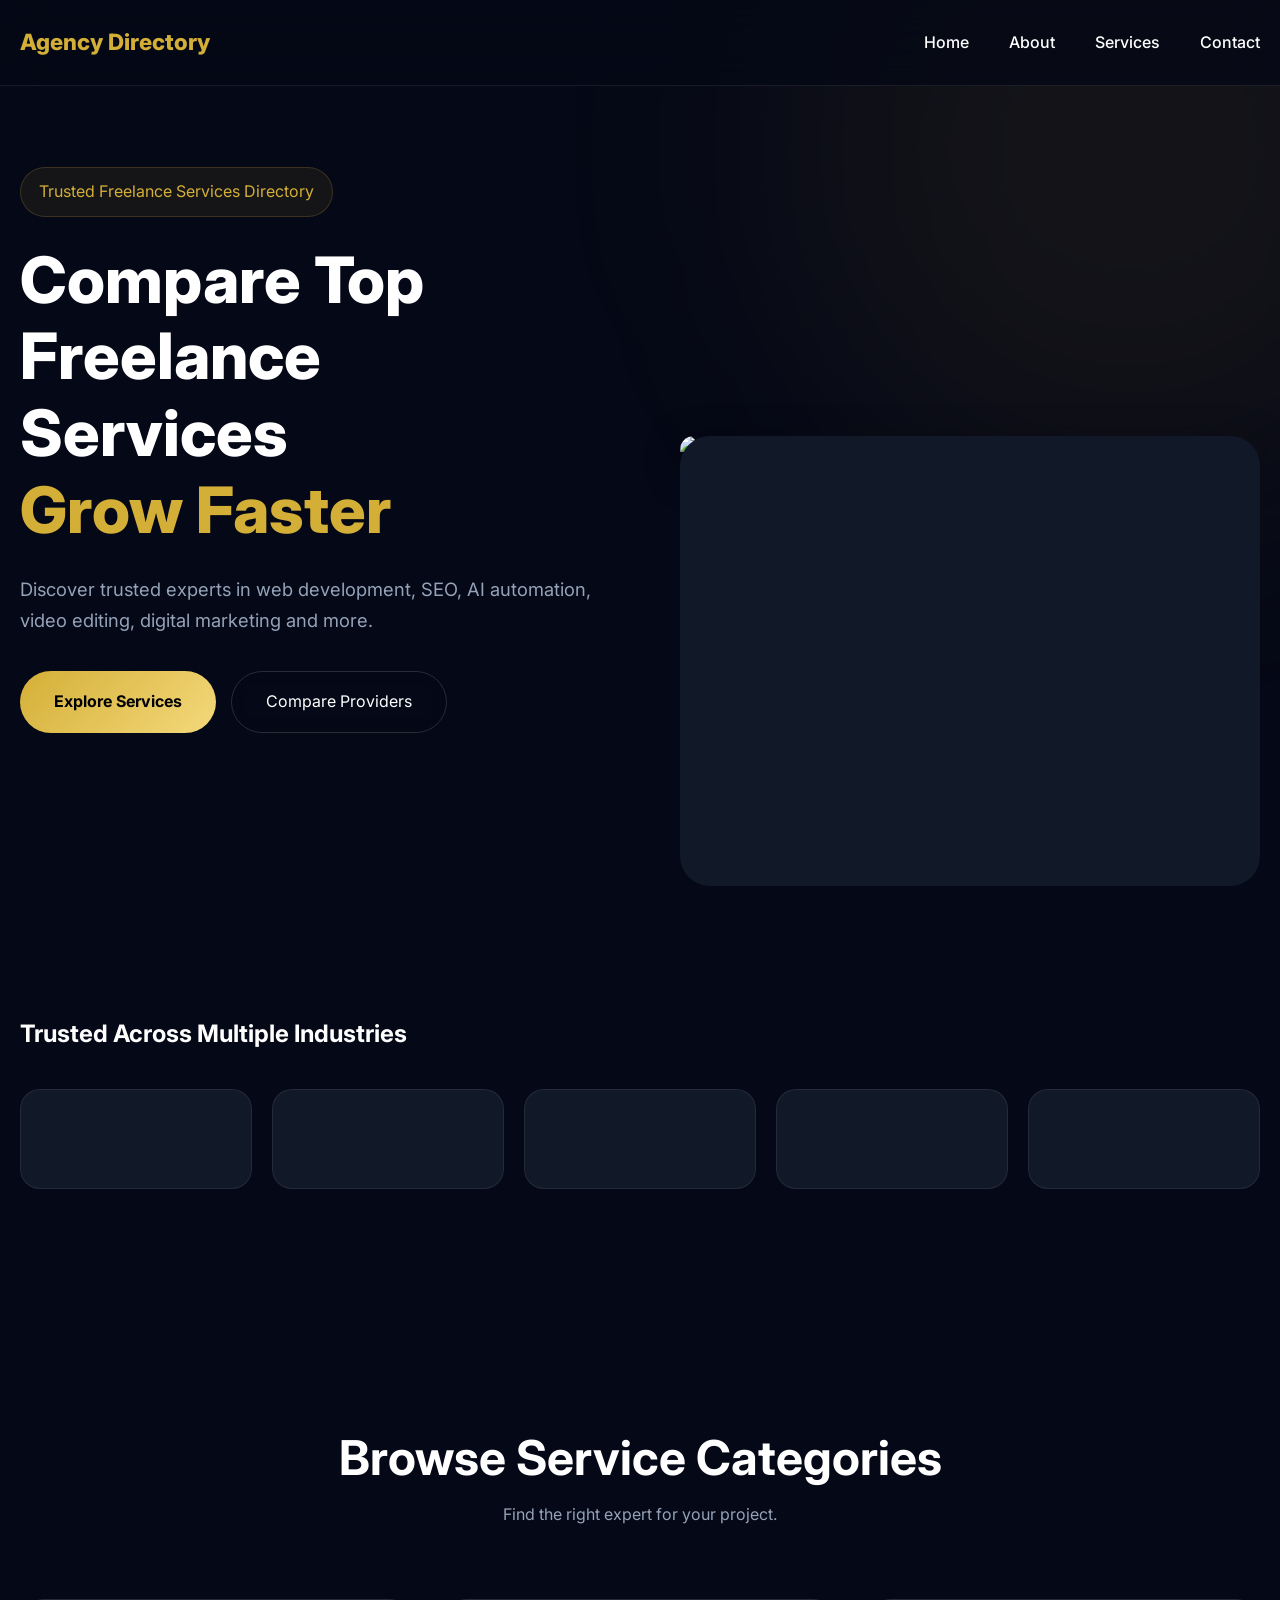
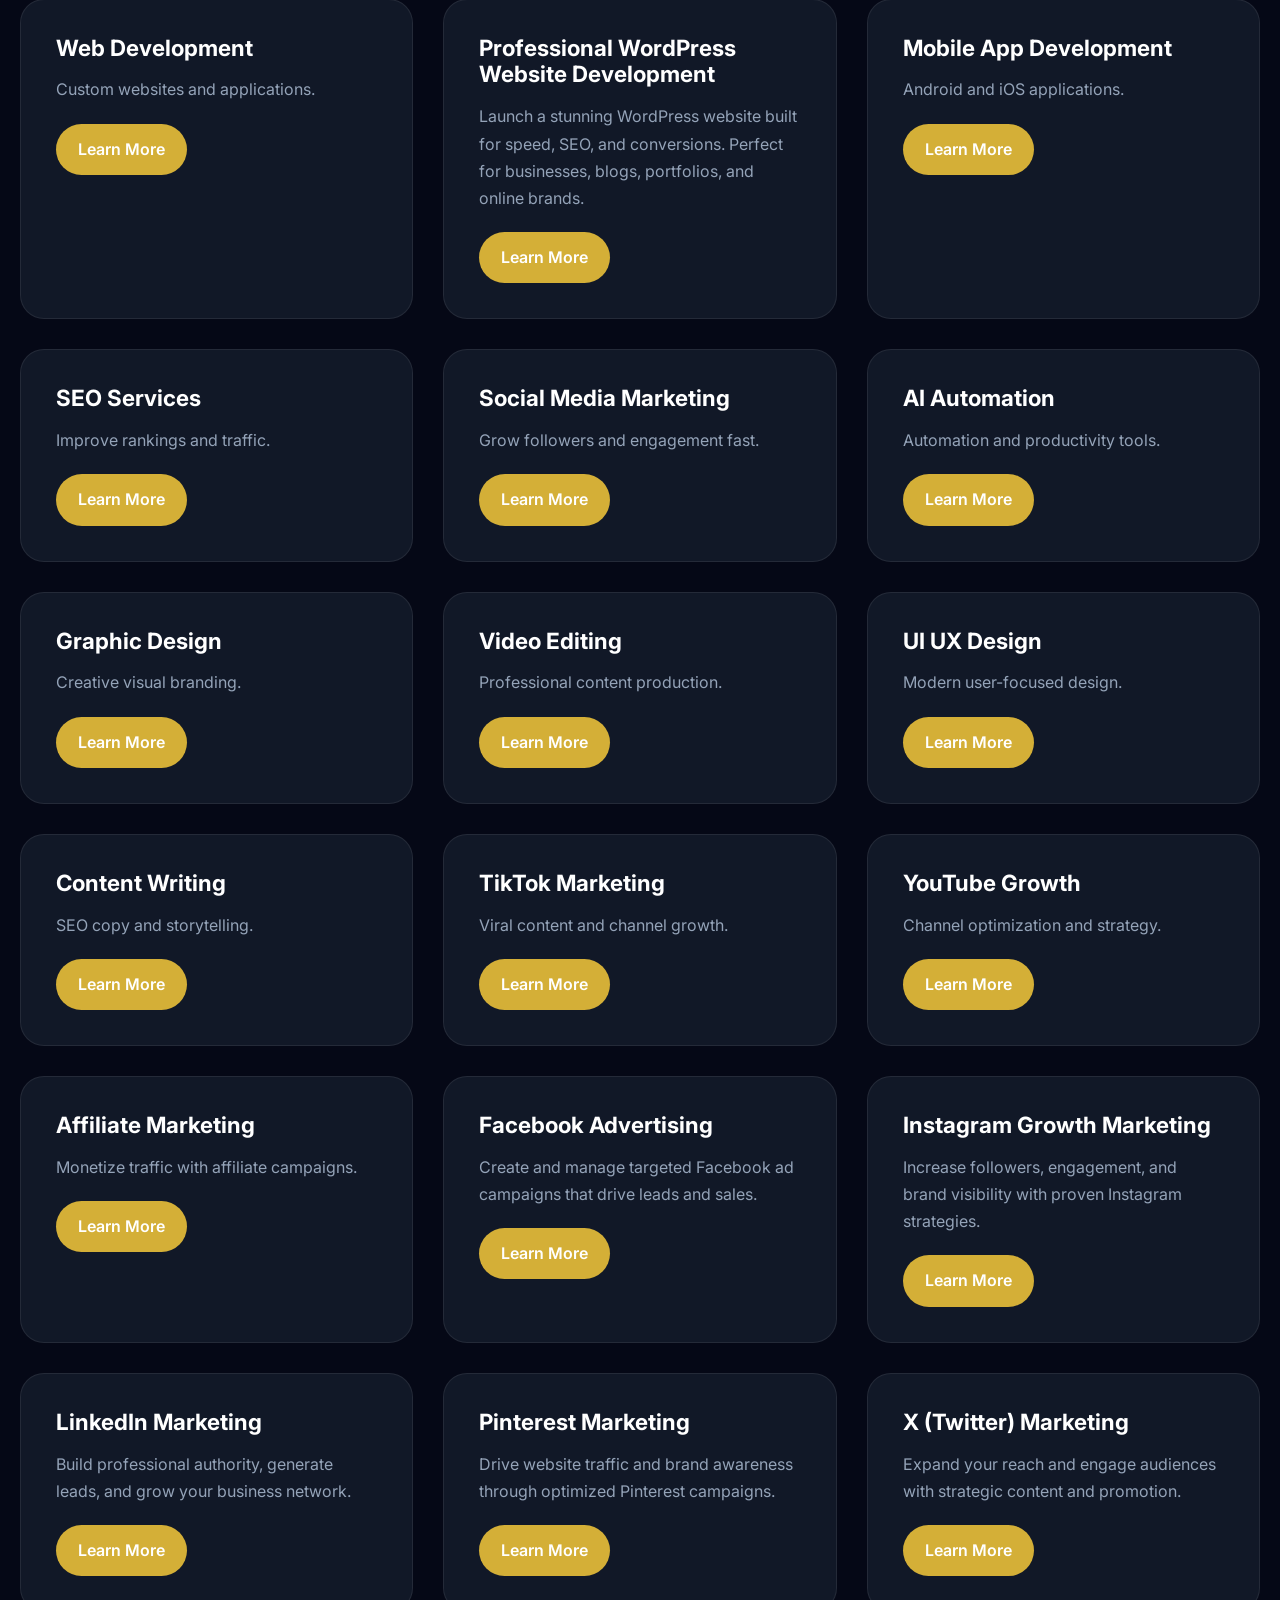
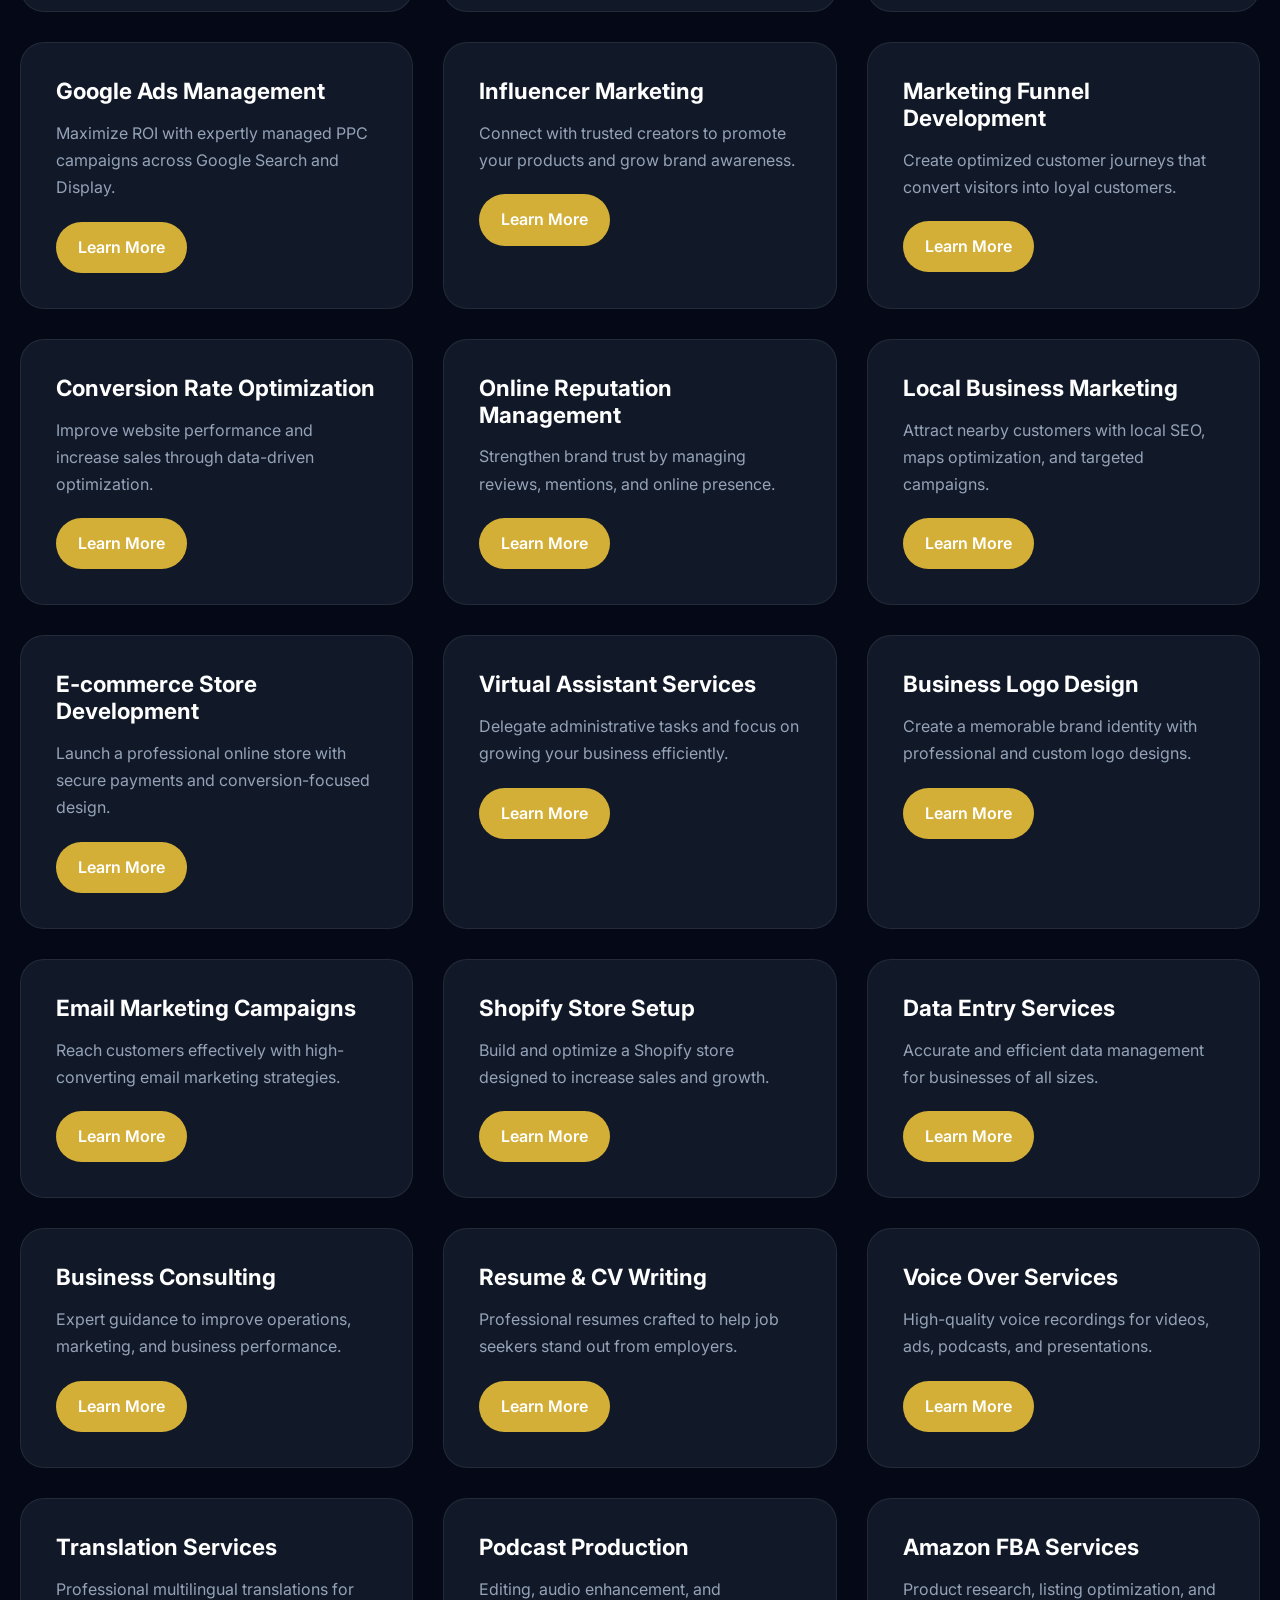
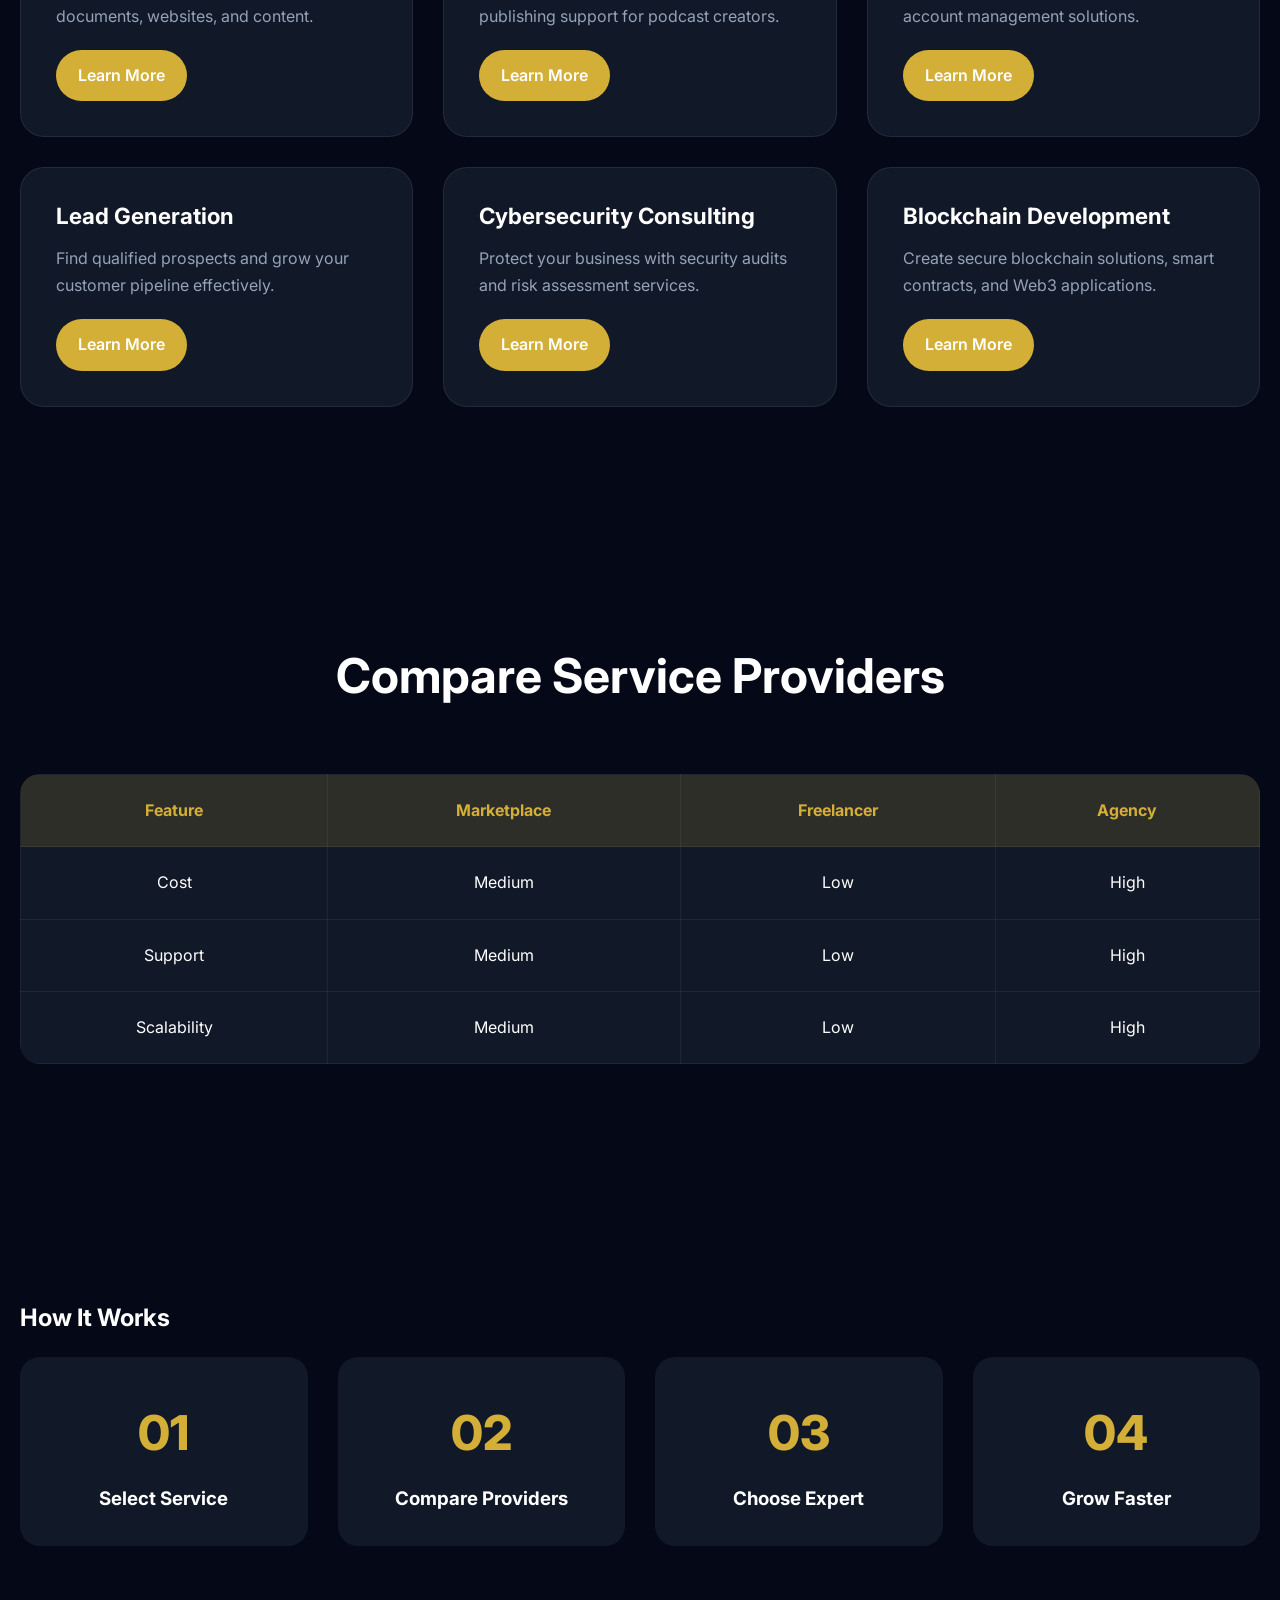
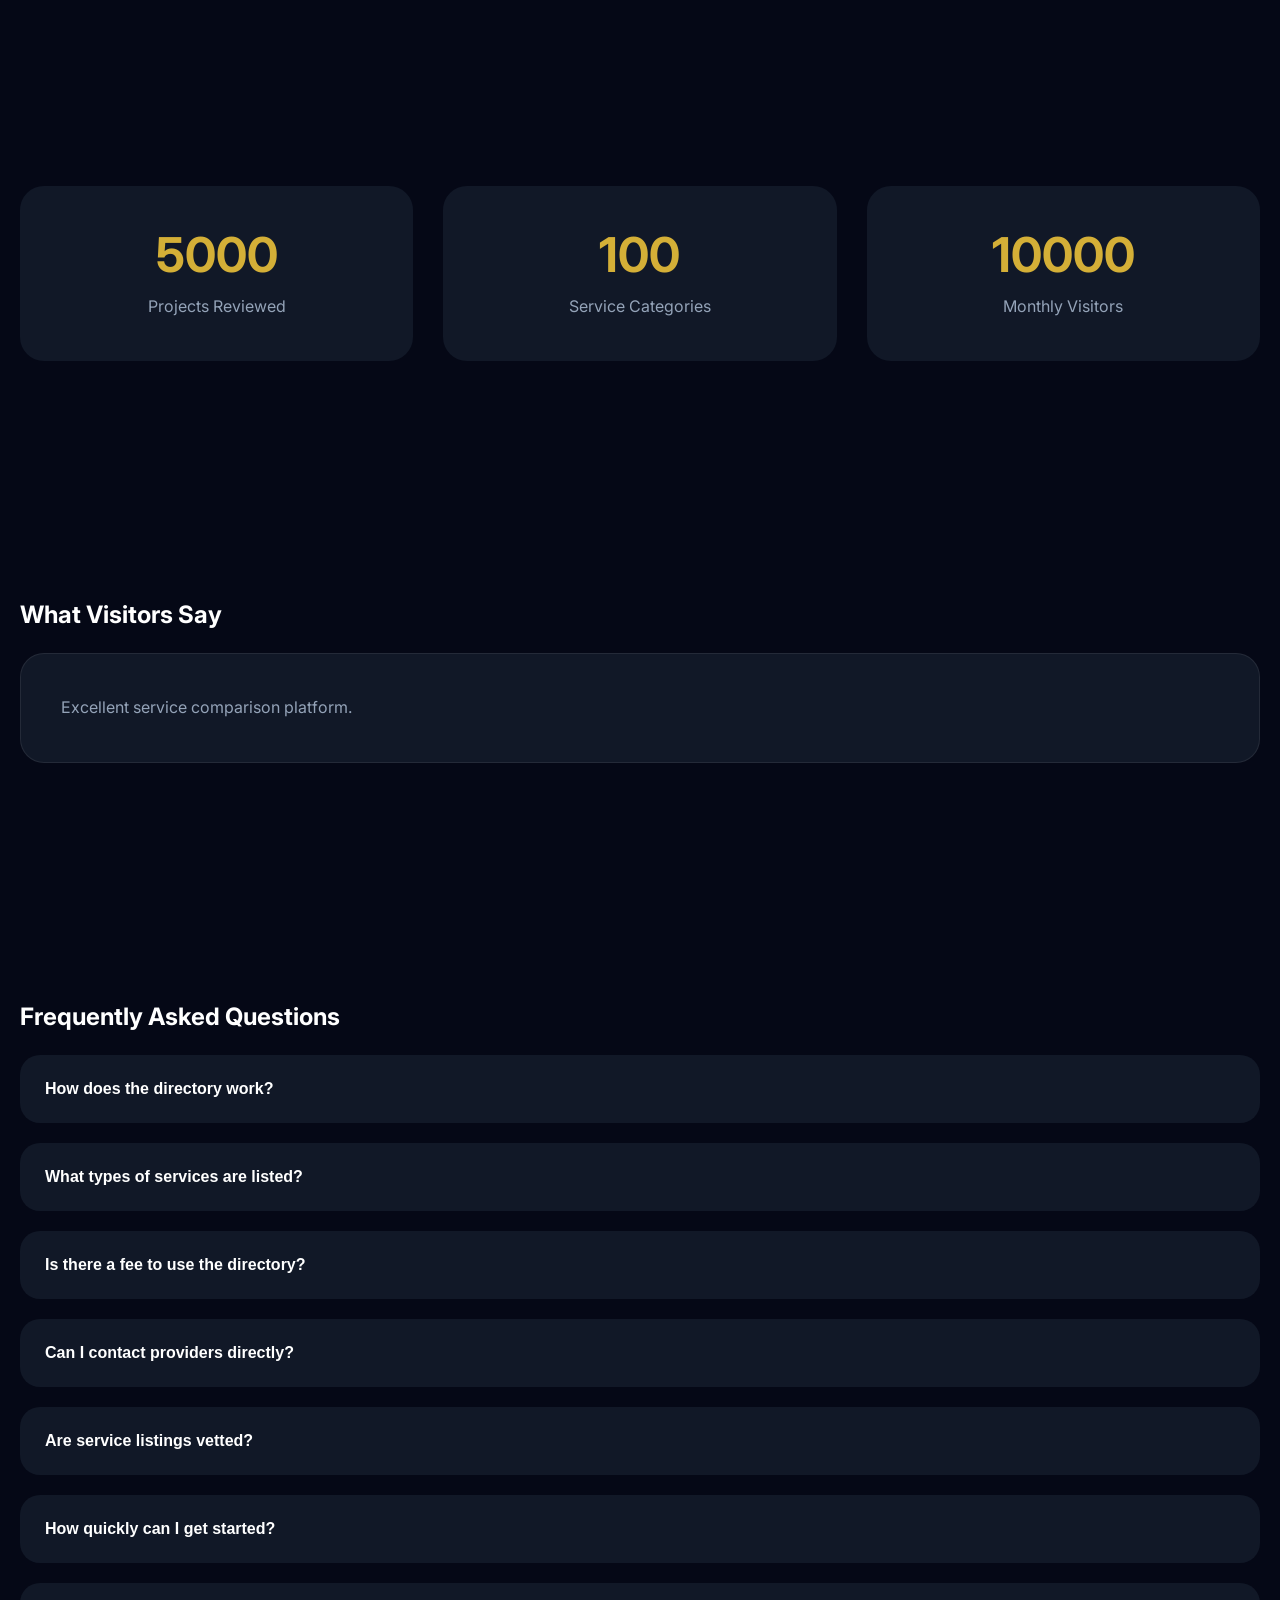
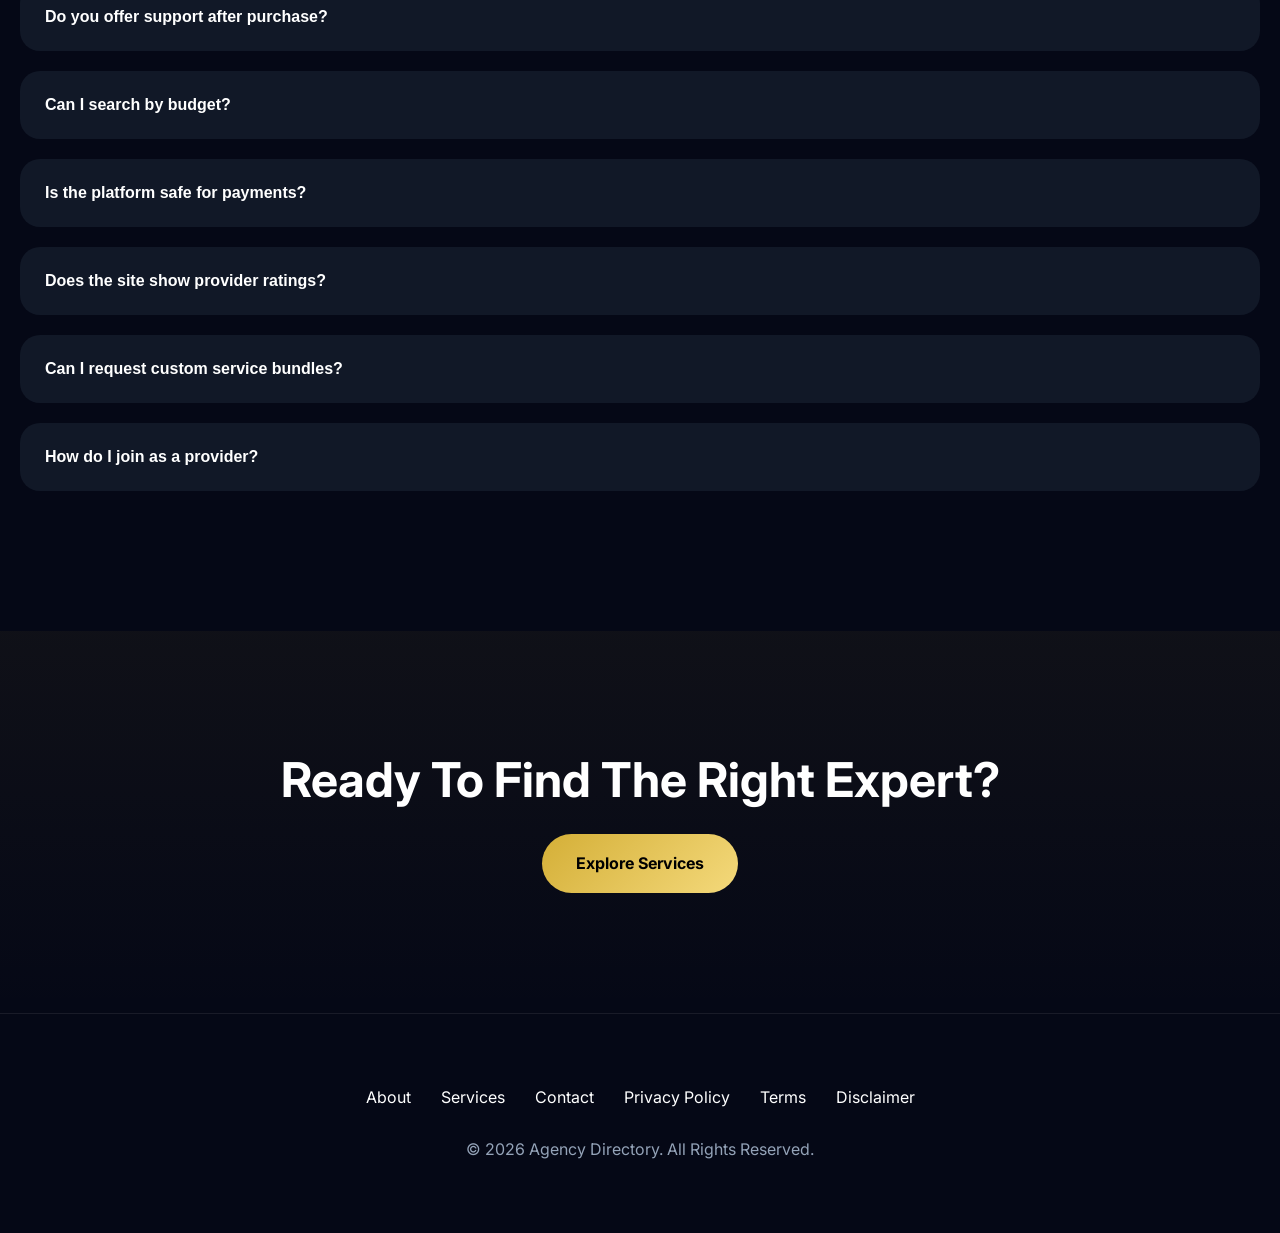
==== commit 7a337267: "Back to top added all pages" ====
--- a/index.html
+++ b/index.html
@@ -49,6 +49,8 @@
     <link rel="icon" href="favicon.ico" />
 
     <link rel="stylesheet" href="assets/css/style.css" />
+
+    <link rel="stylesheet" href="assets/css/back-to-top.css" />
 
     <link rel="stylesheet" href="assets/css/components.css" />
 
@@ -755,6 +757,9 @@
       </div>
     </footer>
 
+    <!-- BACK-TO-TOP -->
+    <button id="backToTop" aria-label="Back to top">↑</button>
+
     <!-- GSAP -->
 
     <script src="https://cdnjs.cloudflare.com/ajax/libs/gsap/3.12.5/gsap.min.js"></script>
@@ -762,6 +767,7 @@
     <script src="https://cdnjs.cloudflare.com/ajax/libs/gsap/3.12.5/ScrollTrigger.min.js"></script>
 
     <script src="assets/js/preloader.js"></script>
+    <script src="assets/js/back-to-top.js"></script>
     <script src="assets/js/main.js"></script>
     <script src="assets/js/gsap-effects.js"></script>
     <script src="assets/js/counters.js"></script>
--- a/assets/css/style.css
+++ b/assets/css/style.css
@@ -83,6 +83,10 @@
   font-weight: 700;
 }
 
+h2 {
+  margin-bottom: 1.5rem;
+}
+
 p {
   color: var(--gray);
 }
--- a/assets/css/back-to-top.css
+++ b/assets/css/back-to-top.css
@@ -0,0 +1,51 @@
+#backToTop {
+  position: fixed;
+  bottom: 32px;
+  right: 32px;
+  width: 54px;
+  height: 54px;
+  border: none;
+  border-radius: 100%;
+  background: linear-gradient(135deg, #d4af37, #f5d76e);
+  color: #fff;
+  font-size: 24px;
+  cursor: pointer;
+  display: flex;
+  align-items: center;
+  justify-content: center;
+  opacity: 0;
+  visibility: hidden;
+  transform: translateY(20px) scale(0.8);
+  transition:
+    opacity 0.4s ease,
+    transform 0.4s ease,
+    visibility 0.4s ease;
+  box-shadow: 0 8px 25px rgba(0, 0, 0, 0.2);
+  z-index: 9999;
+}
+
+#backToTop.show {
+  opacity: 1;
+  visibility: visible;
+  animation: float 2s ease-in-out infinite;
+  transform: translateY(0) scale(1);
+}
+
+#backToTop:hover {
+  transform: translateY(-4px) scale(1.08);
+}
+
+#backToTop:active {
+  transform: scale(0.95);
+}
+
+@keyframes float {
+  0%,
+  100% {
+    transform: translateY(0);
+  }
+
+  50% {
+    transform: translateY(-6px);
+  }
+}
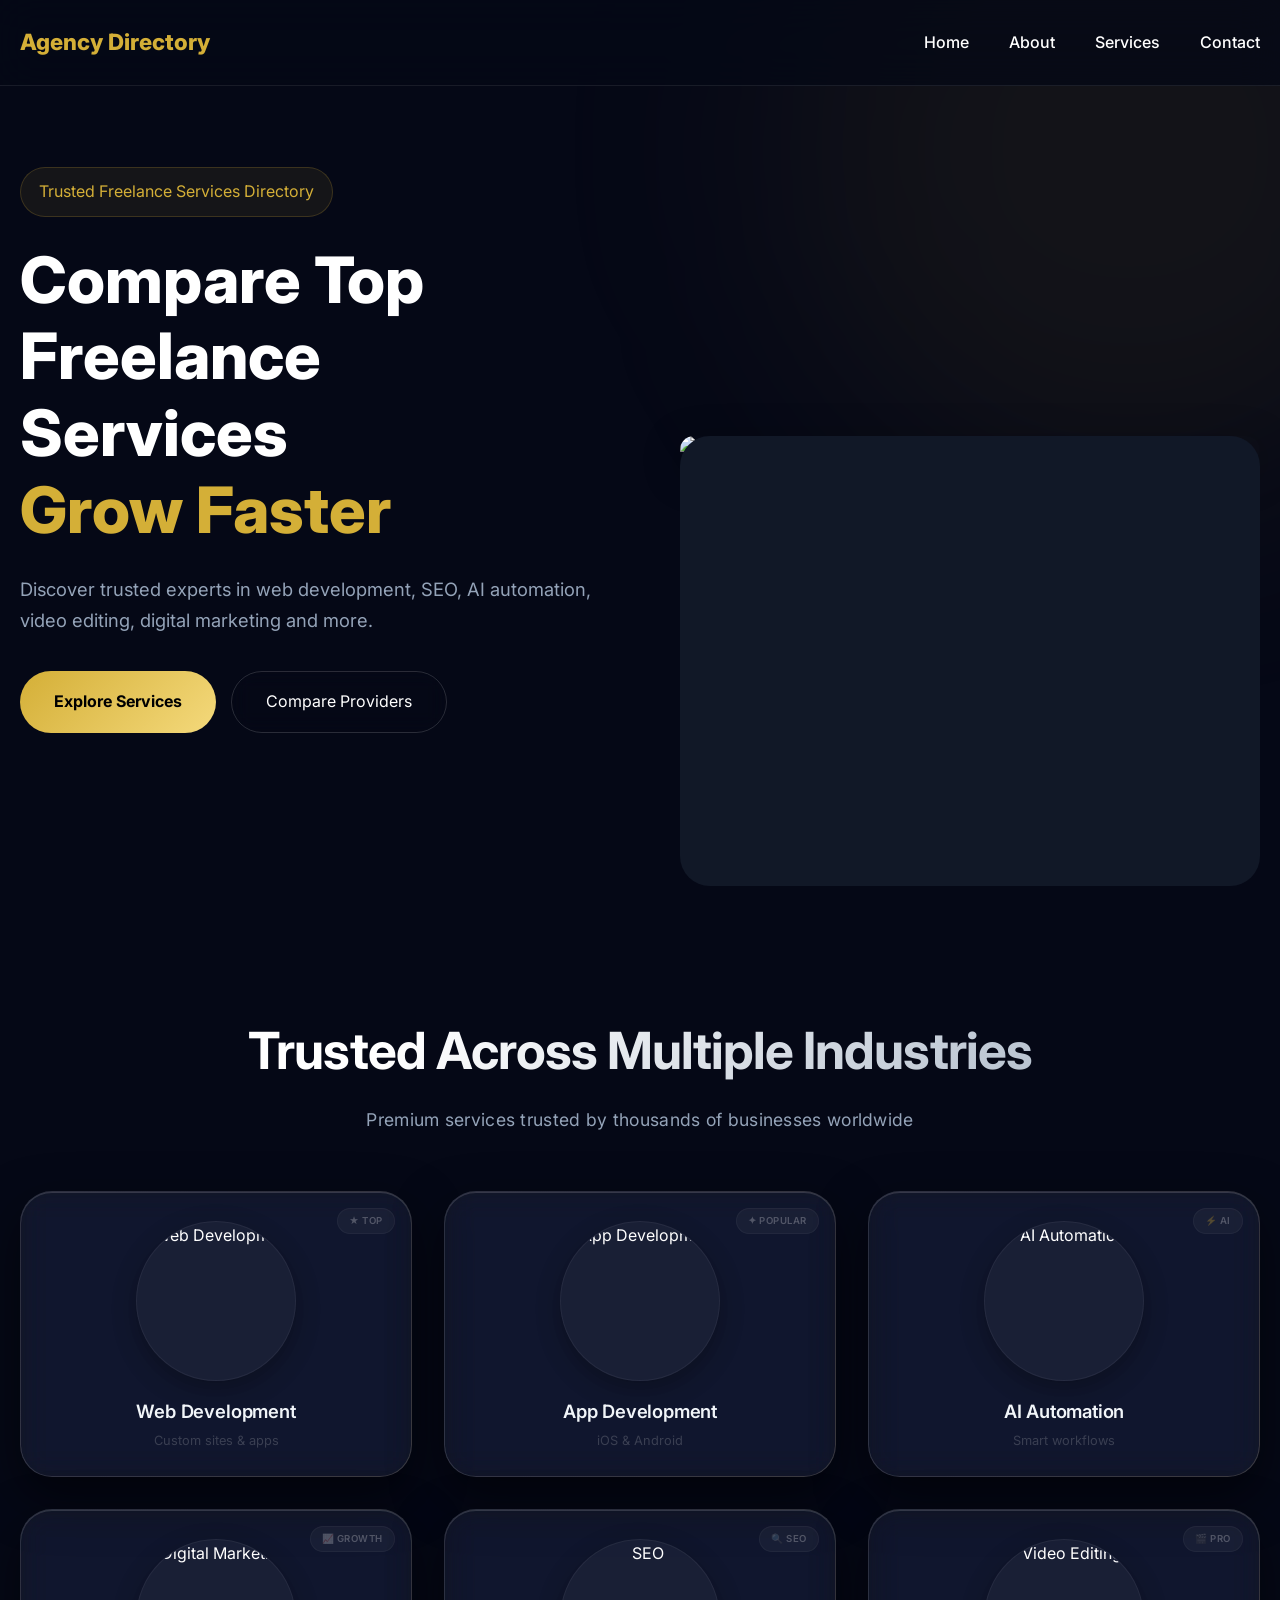
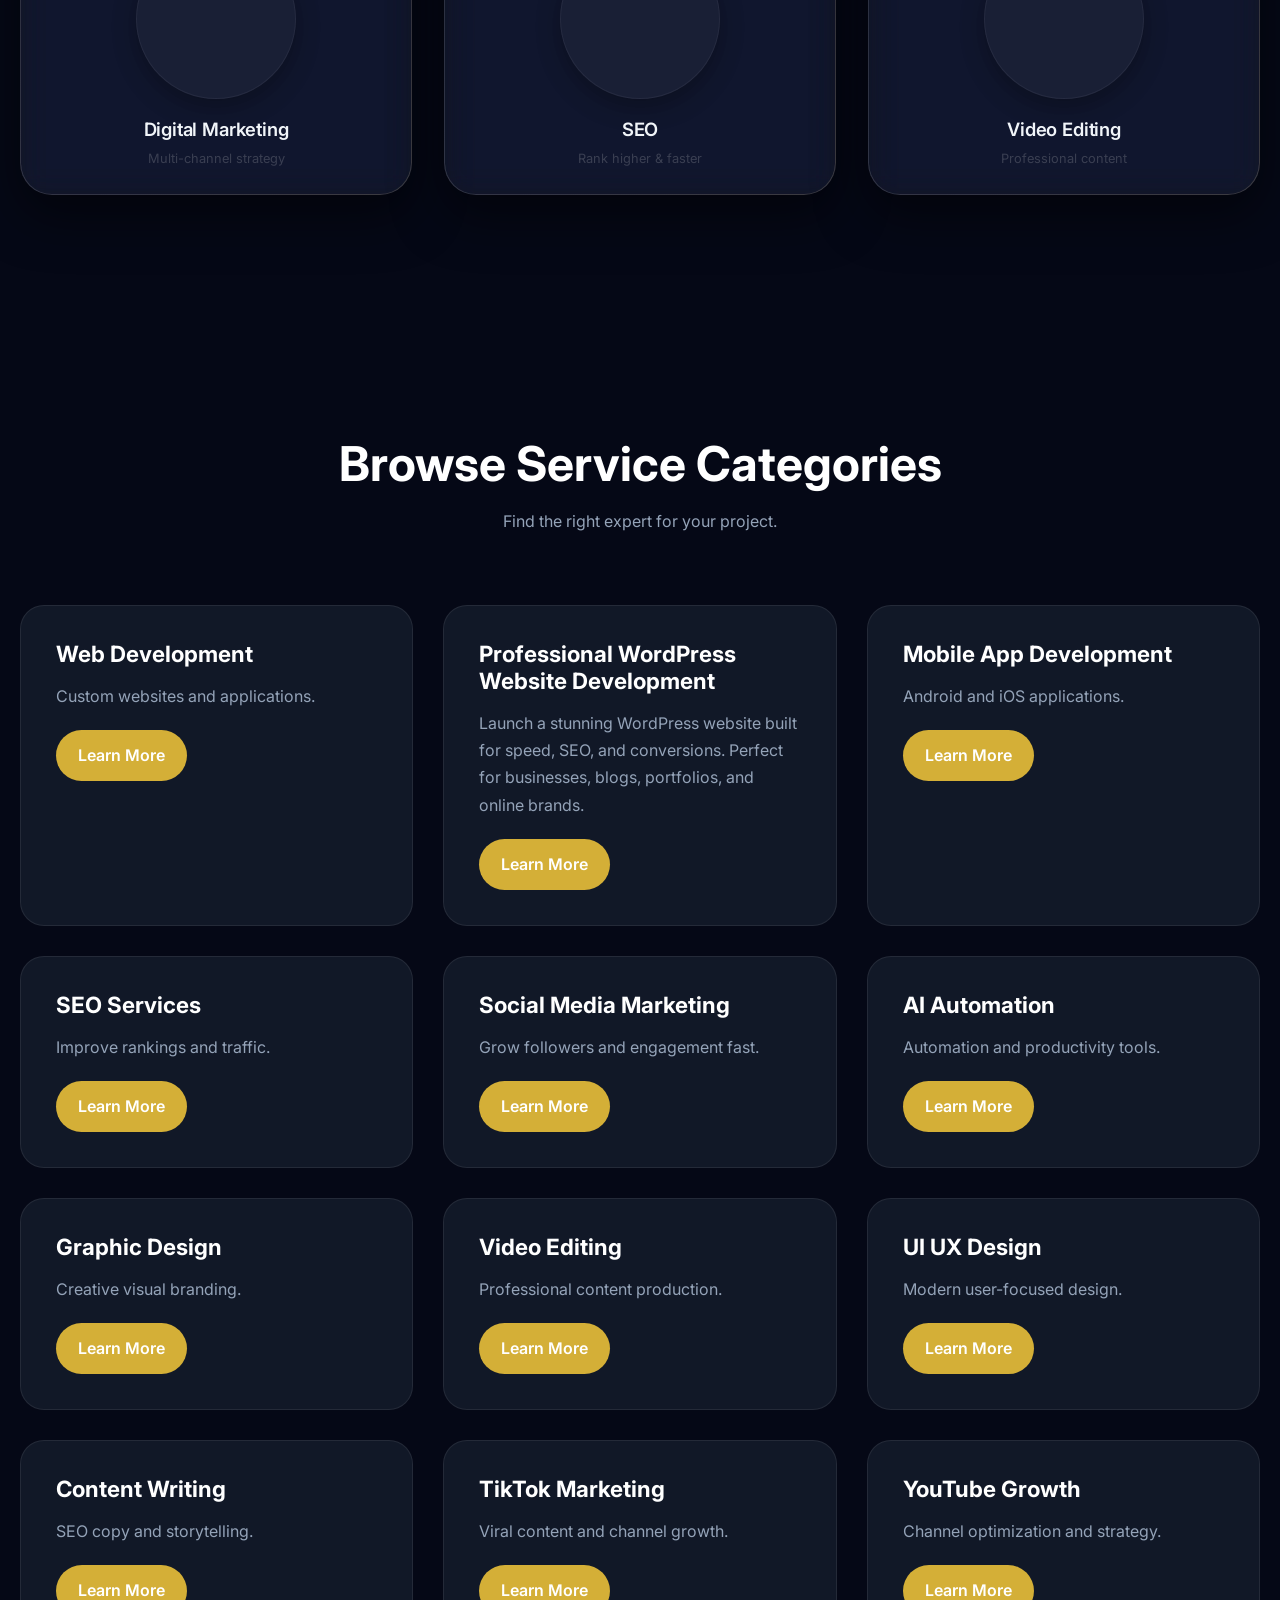
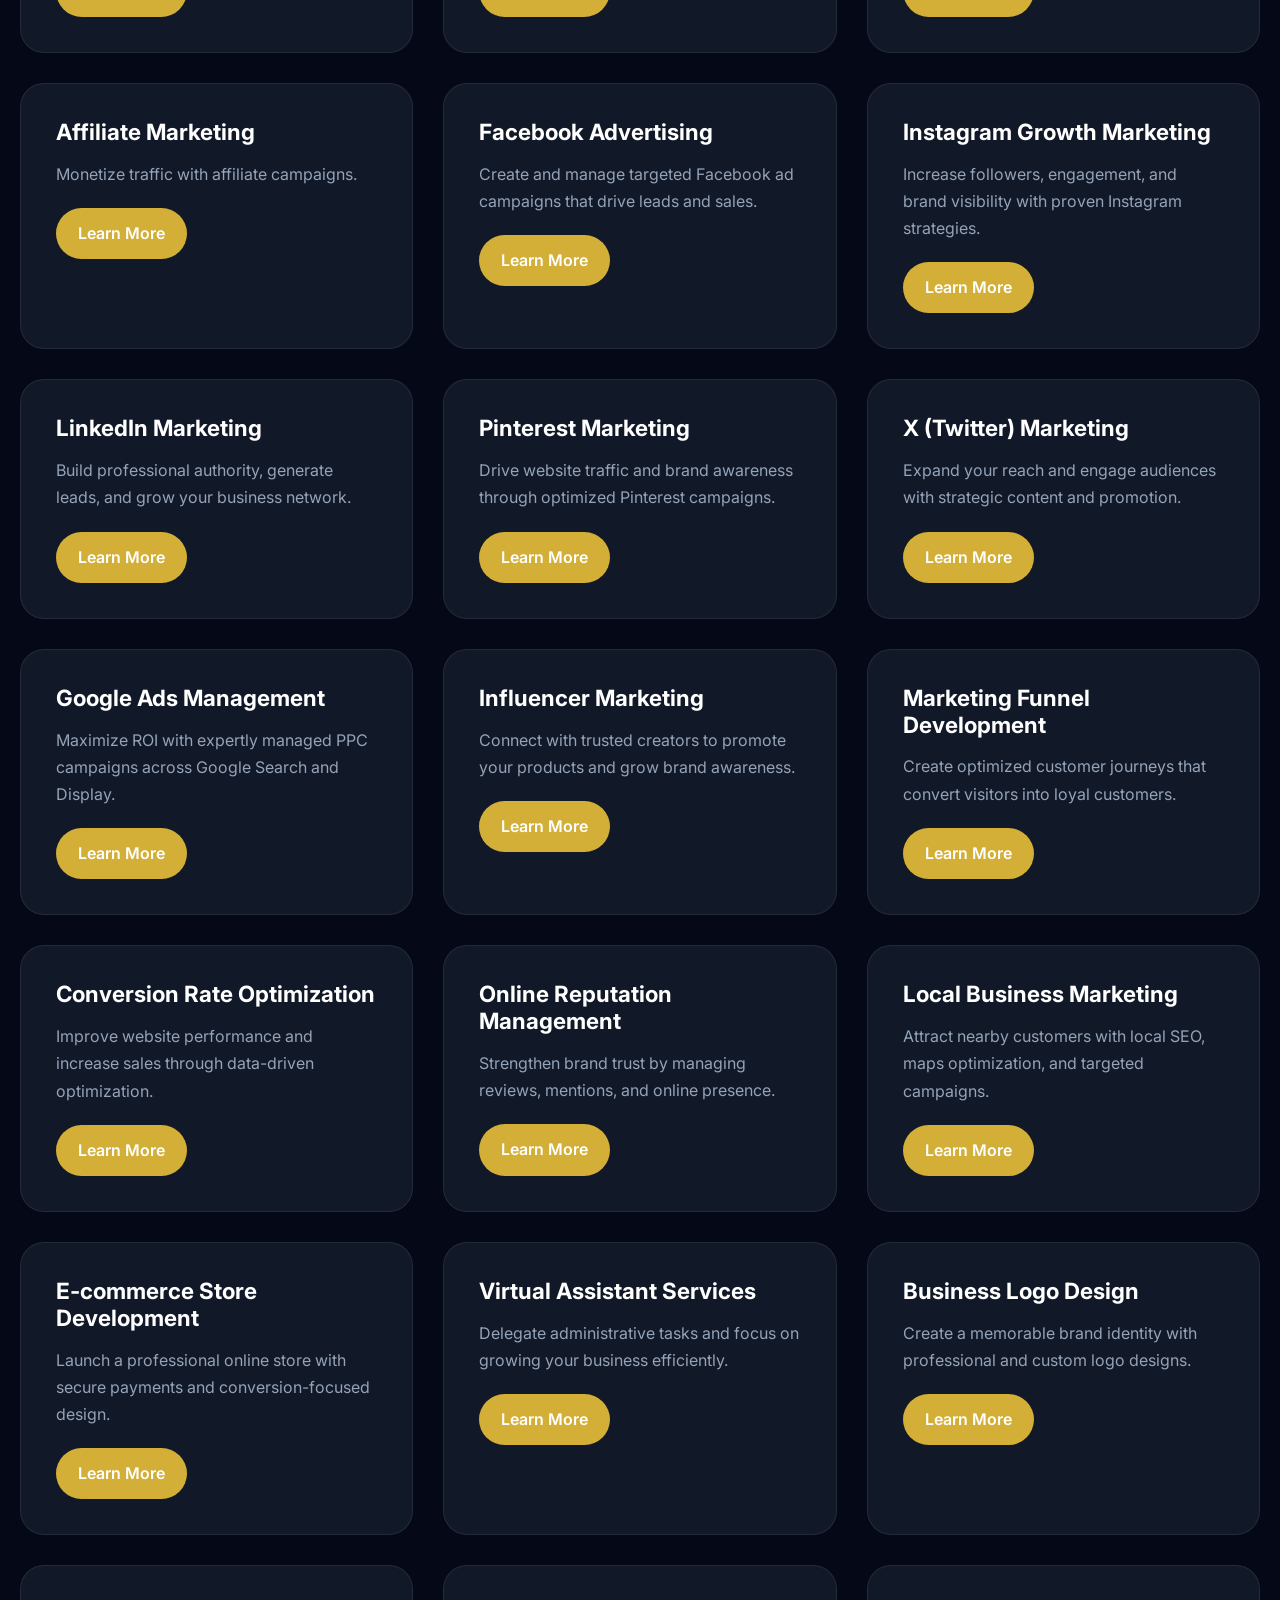
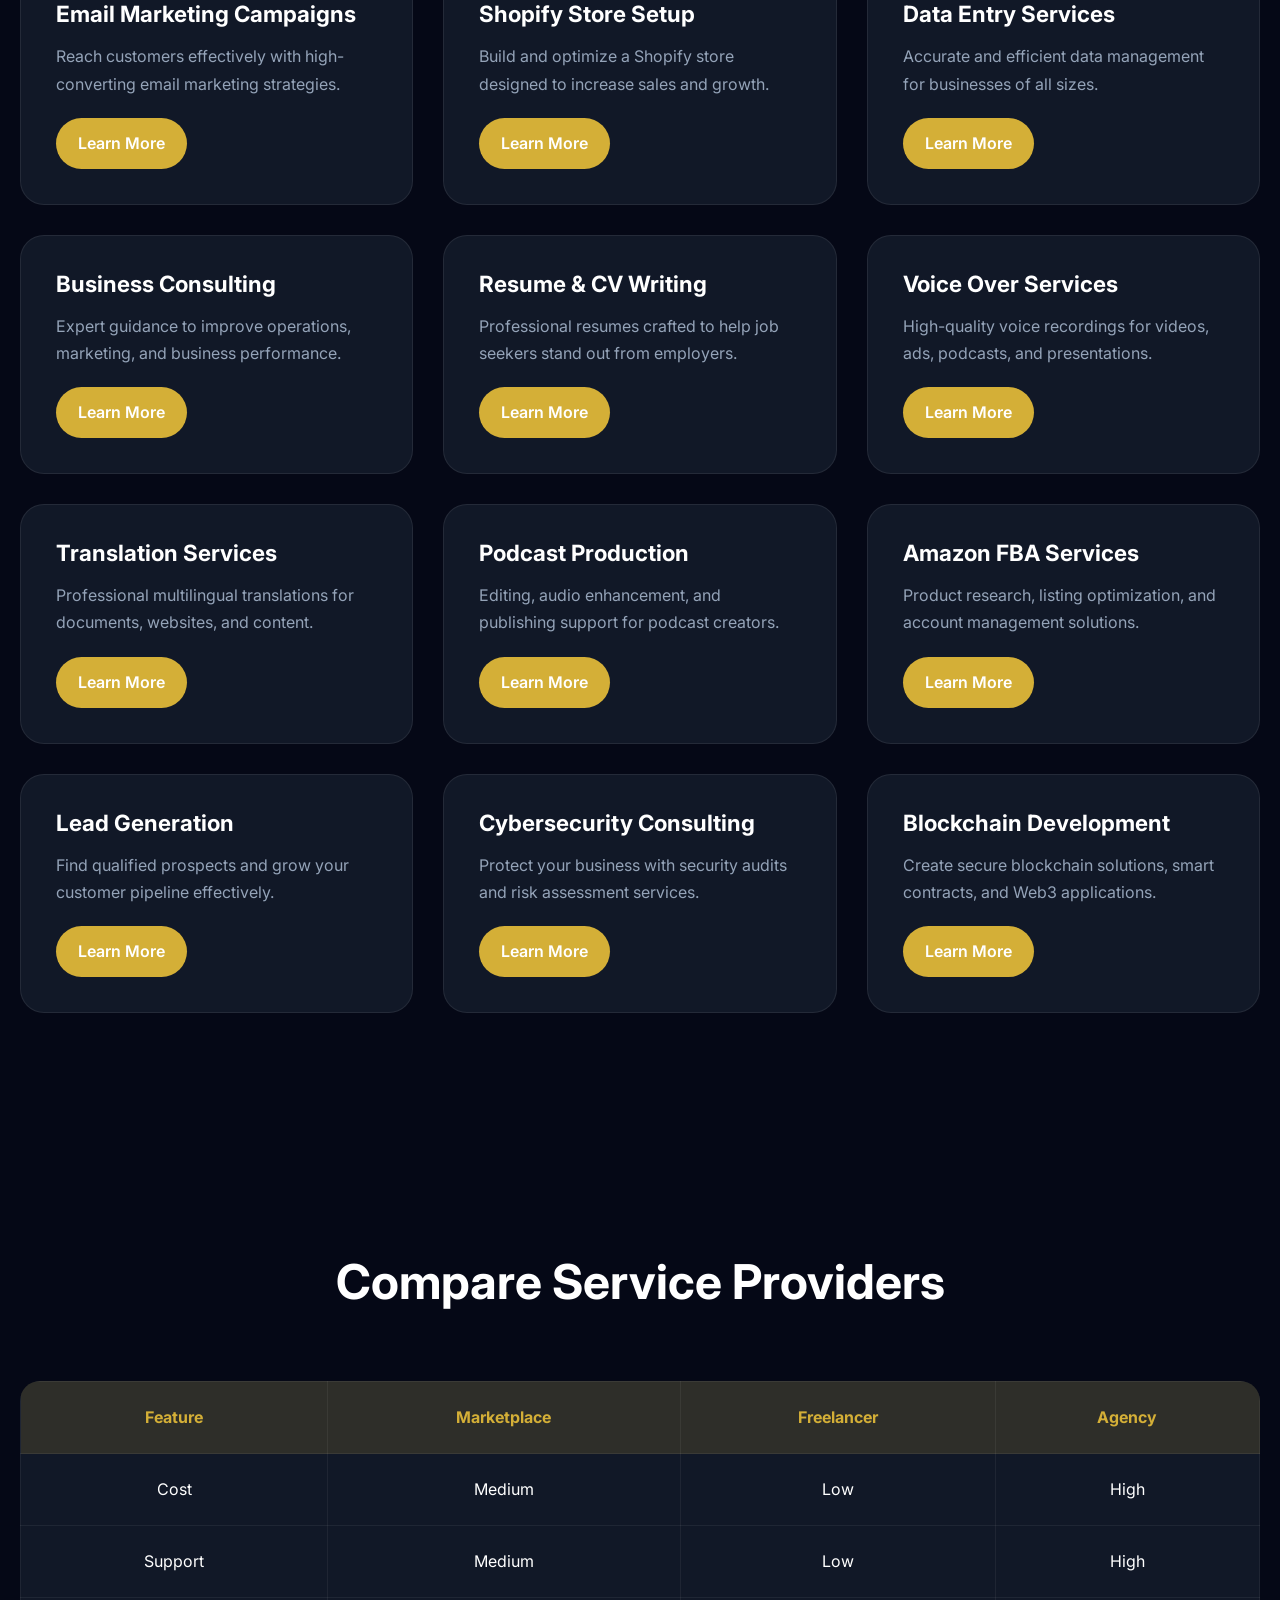
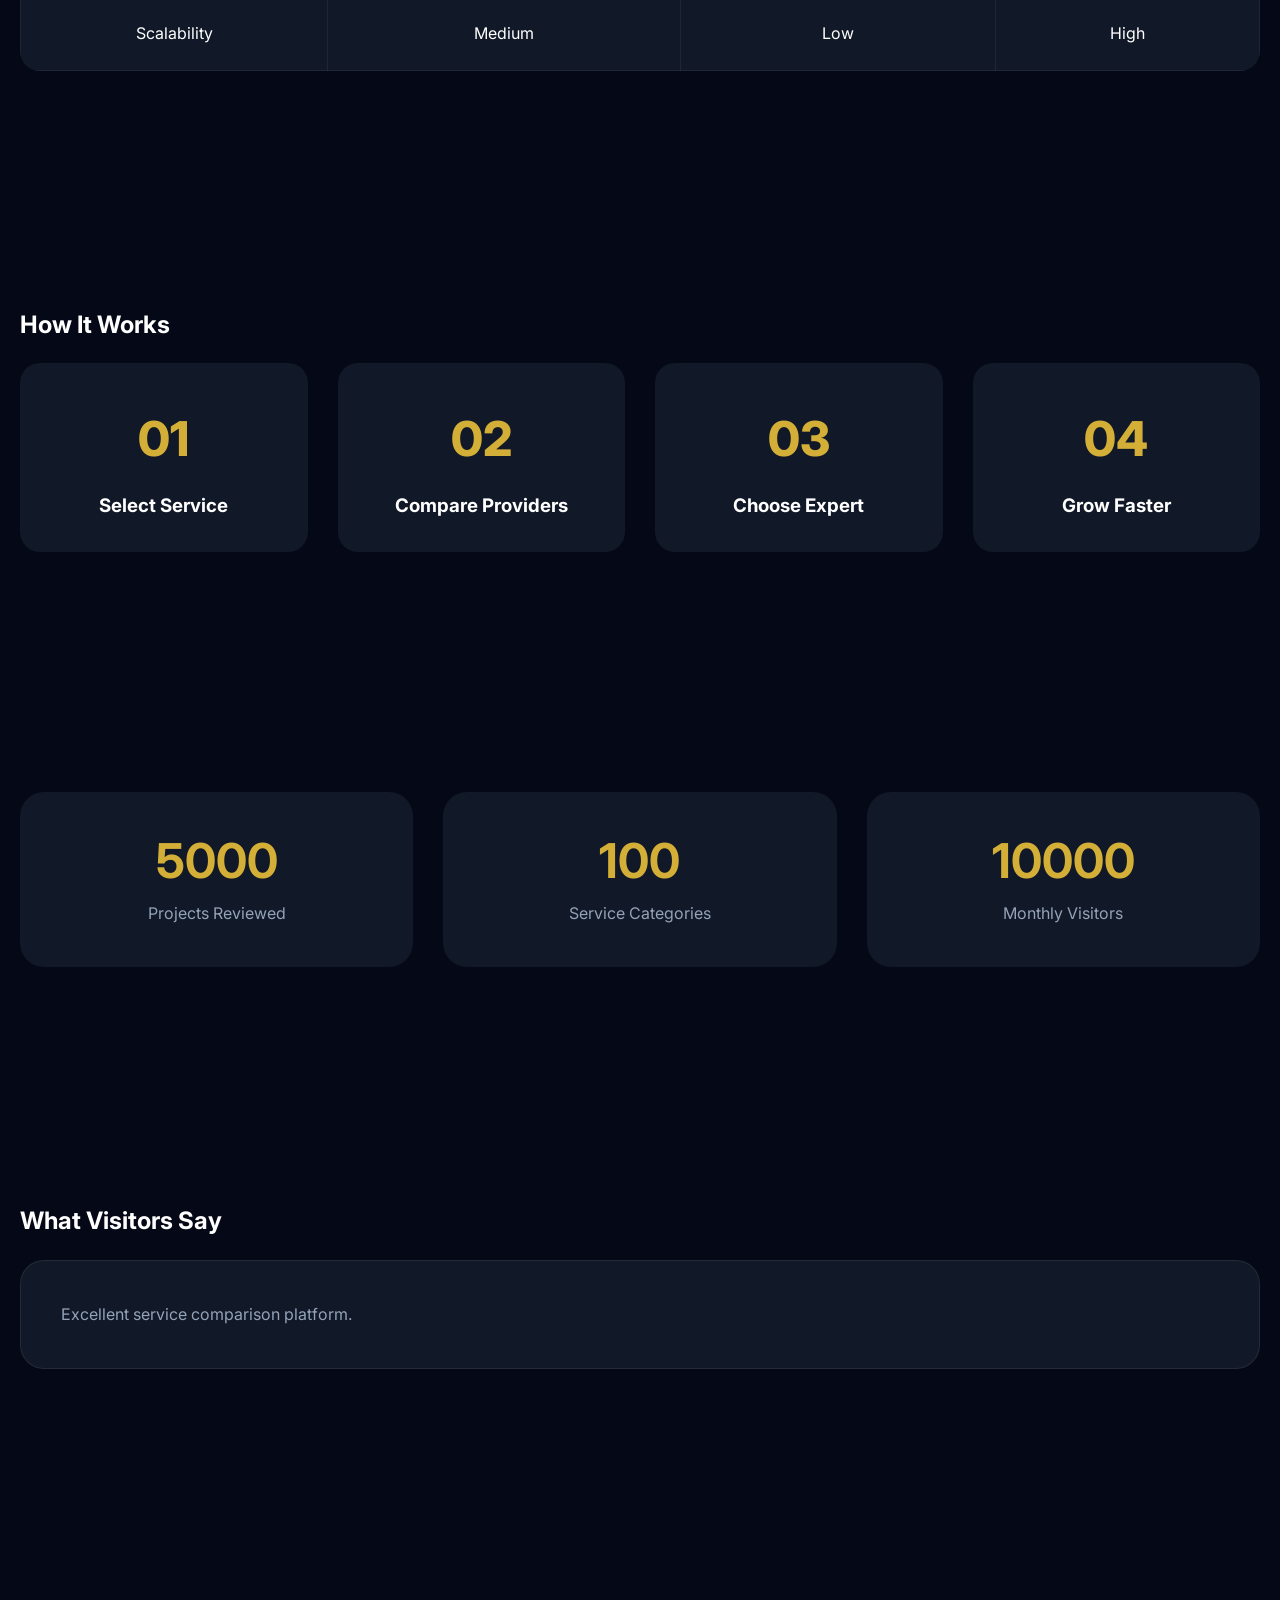
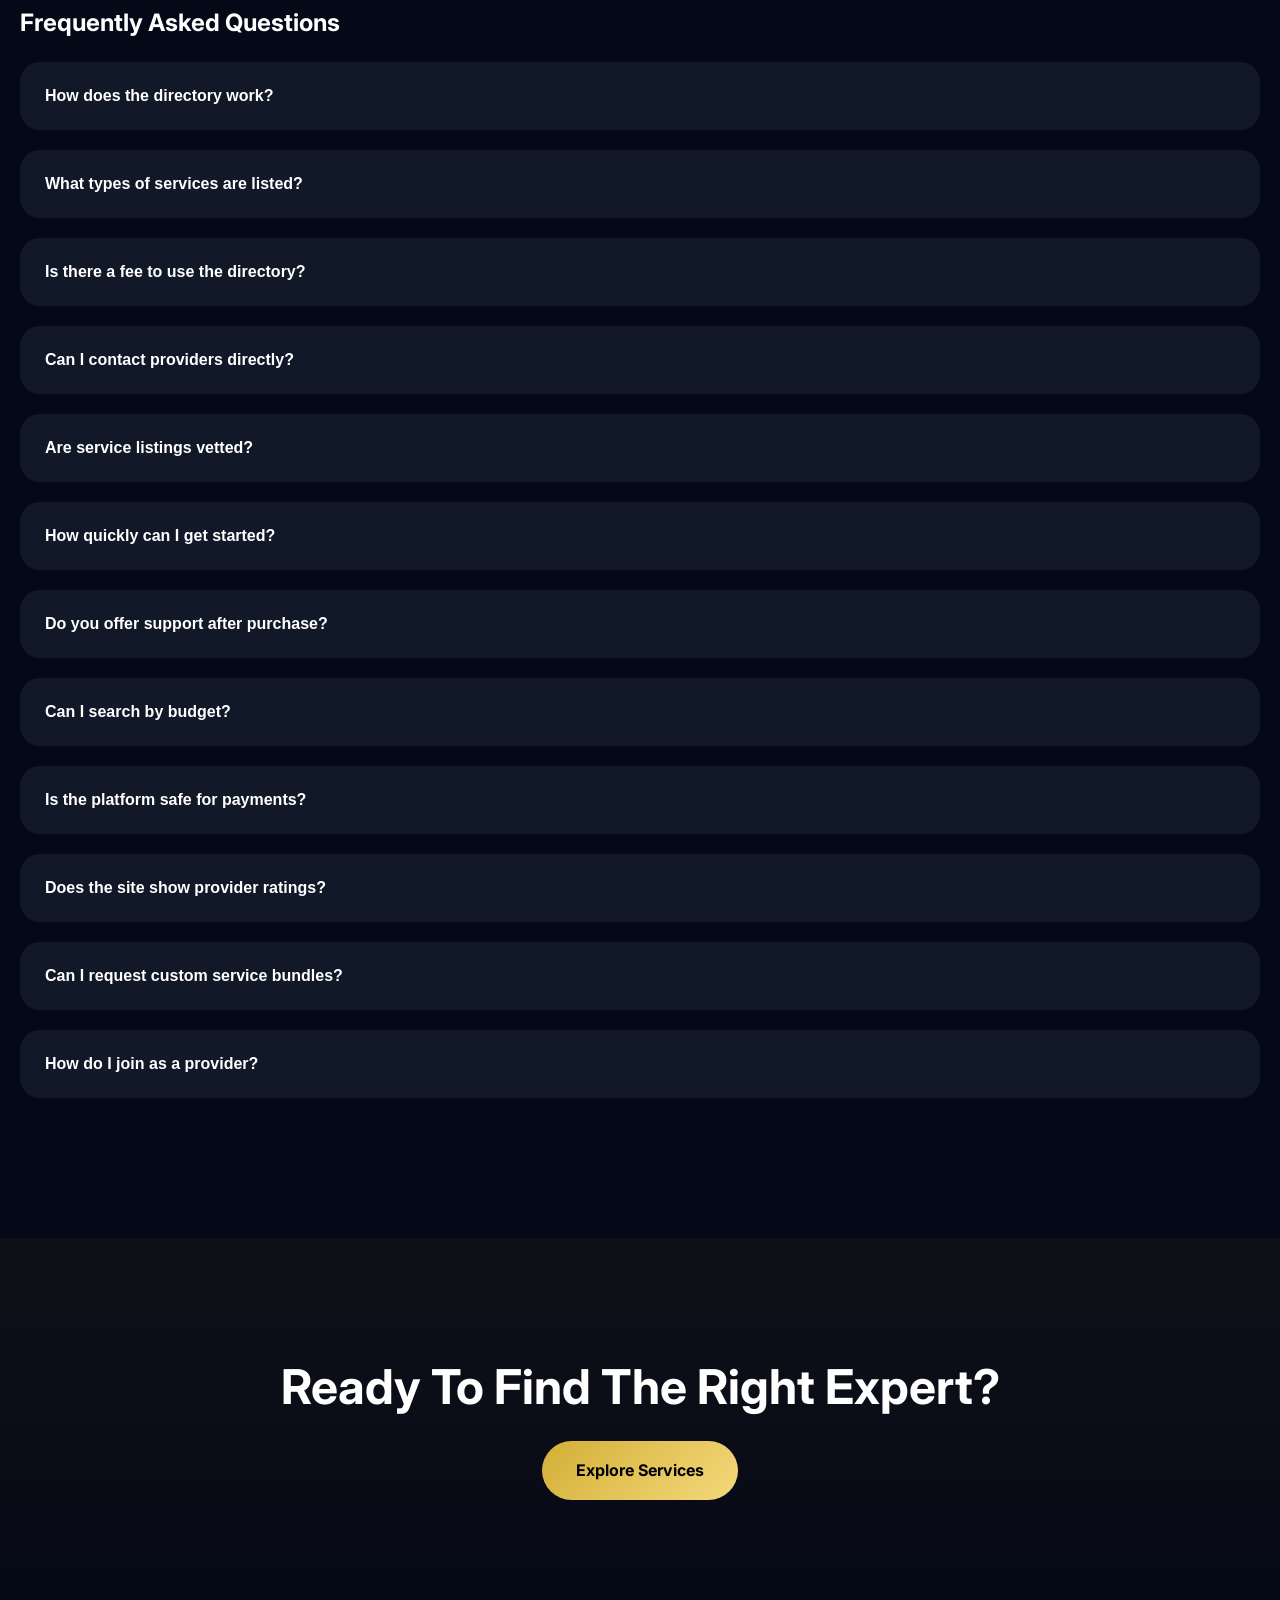
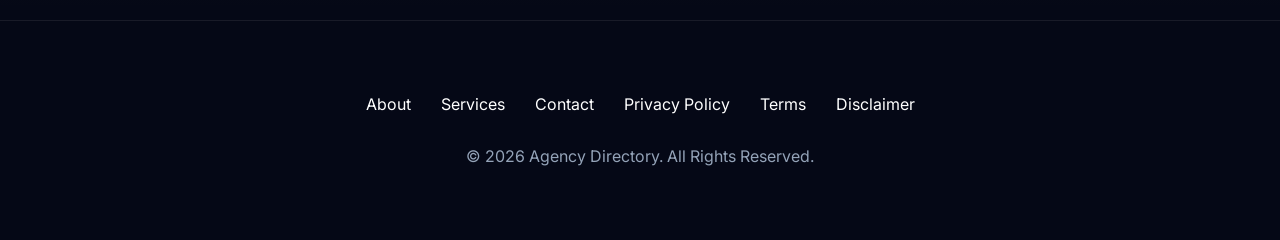
==== commit 27cfb789: "impact-site-verification meta tags added" ====
--- a/index.html
+++ b/index.html
@@ -13,6 +13,8 @@
     <meta property="og:site_name" content="Agency Directory" />
     <meta name="twitter:card" content="summary_large_image" />
 
+    <meta name='impact-site-verification' value='f947e58c-eb0b-4f95-90fd-320c06892818'>
+
     <title>
       Top Freelance Services Directory | Compare Experts & Grow Faster
     </title>
@@ -48,6 +50,7 @@
 
     <link rel="icon" href="favicon.ico" />
 
+    <link rel="stylesheet" href="assets/css/service-cards.css" />
     <link rel="stylesheet" href="assets/css/style.css" />
 
     <link rel="stylesheet" href="assets/css/back-to-top.css" />
@@ -139,7 +142,7 @@
           <div class="image-skeleton shimmer"></div>
 
           <img
-            src="assets/images/hero/hero.webp"
+            src="https://res.cloudinary.com/dickhba37/image/upload/v1782127750/hero_bneu1q.jpg"
             alt="Freelance Services"
             loading="lazy"
           />
@@ -151,15 +154,86 @@
 
     <section class="trusted">
       <div class="container">
-        <h2>Trusted Across Multiple Industries</h2>
-
-        <div class="trusted-logos">
-          <div class="logo-card"></div>
-          <div class="logo-card"></div>
-          <div class="logo-card"></div>
-          <div class="logo-card"></div>
-          <div class="logo-card"></div>
-        </div>
+        <!-- ===== HEADING ===== -->
+        <div class="trusted-heading">
+            <h2>Trusted Across Multiple Industries</h2>
+            <p>Premium services trusted by thousands of businesses worldwide</p>
+        </div>
+
+        <!-- ===== 3D GLASS CARD GRID ===== -->
+        <div class="trusted-grid" id="trustedGrid">
+
+            <!-- Card 1 -->
+            <div class="glass-card" data-depth="0.12">
+                <div class="glass-card-inner">
+                    <span class="card-badge">★ Top</span>
+                    <div class="card-icon">
+                        <img src="https://res.cloudinary.com/dickhba37/image/upload/v1782128289/web-development_a3qqpg.jpg" alt="Web Development" loading="lazy" />
+                    </div>
+                    <h3 class="card-title">Web Development</h3>
+                    <p class="card-sub">Custom sites & apps</p>
+                </div>
+            </div>
+
+            <!-- Card 2 -->
+            <div class="glass-card" data-depth="0.14">
+                <div class="glass-card-inner">
+                    <span class="card-badge">✦ Popular</span>
+                    <div class="card-icon">
+                        <img src="https://res.cloudinary.com/dickhba37/image/upload/v1782129054/app-development_cawifj.jpg" alt="App Development" loading="lazy" />
+                    </div>
+                    <h3 class="card-title">App Development</h3>
+                    <p class="card-sub">iOS & Android</p>
+                </div>
+            </div>
+
+            <!-- Card 3 -->
+            <div class="glass-card" data-depth="0.10">
+                <div class="glass-card-inner">
+                    <span class="card-badge">⚡ AI</span>
+                    <div class="card-icon">
+                        <img src="https://res.cloudinary.com/dickhba37/image/upload/v1782128289/AI-automations_vlp3rh.jpg" alt="AI Automation" loading="lazy" />
+                    </div>
+                    <h3 class="card-title">AI Automation</h3>
+                    <p class="card-sub">Smart workflows</p>
+                </div>
+            </div>
+
+            <!-- Card 4 -->
+            <div class="glass-card" data-depth="0.13">
+                <div class="glass-card-inner">
+                    <span class="card-badge">📈 Growth</span>
+                    <div class="card-icon">
+                        <img src="https://res.cloudinary.com/dickhba37/image/upload/v1782128288/digital-marketing_kk0igd.jpg" alt="Digital Marketing" loading="lazy" />
+                    </div>
+                    <h3 class="card-title">Digital Marketing</h3>
+                    <p class="card-sub">Multi-channel strategy</p>
+                </div>
+            </div>
+
+            <!-- Card 5 -->
+            <div class="glass-card" data-depth="0.11">
+                <div class="glass-card-inner">
+                    <span class="card-badge">🔍 SEO</span>
+                    <div class="card-icon">
+                        <img src="https://res.cloudinary.com/dickhba37/image/upload/v1782128289/seo_ydqmba.jpg" alt="SEO" loading="lazy" />
+                    </div>
+                    <h3 class="card-title">SEO</h3>
+                    <p class="card-sub">Rank higher & faster</p>
+                </div>
+            </div>
+
+            <!-- Card 6 -->
+            <div class="glass-card" data-depth="0.15">
+                <div class="glass-card-inner">
+                    <span class="card-badge">🎬 Pro</span>
+                    <div class="card-icon">
+                        <img src="https://res.cloudinary.com/dickhba37/image/upload/v1782128287/video-editing_gtlelq.jpg" alt="Video Editing" loading="lazy" />
+                    </div>
+                    <h3 class="card-title">Video Editing</h3>
+                    <p class="card-sub">Professional content</p>
+                </div>
+            </div>
       </div>
     </section>
 
@@ -768,6 +842,7 @@
 
     <script src="assets/js/preloader.js"></script>
     <script src="assets/js/back-to-top.js"></script>
+    <script src="assets/js/home-service-card.js"></script>
     <script src="assets/js/main.js"></script>
     <script src="assets/js/gsap-effects.js"></script>
     <script src="assets/js/counters.js"></script>
--- a/assets/css/service-cards.css
+++ b/assets/css/service-cards.css
@@ -0,0 +1,287 @@
+/* ---------- SECTION HEADING ---------- */
+.trusted-heading {
+  text-align: center;
+  margin-bottom: 3.5rem;
+}
+
+.trusted-heading h2 {
+  font-size: clamp(2rem, 5vw, 3.2rem);
+  font-weight: 700;
+  letter-spacing: -0.02em;
+  background: linear-gradient(135deg, #ffffff 30%, #a0aec0 100%);
+  -webkit-background-clip: text;
+  -webkit-text-fill-color: transparent;
+  background-clip: text;
+}
+
+.trusted-heading p {
+  color: #94a3b8;
+  font-size: 1.1rem;
+  margin-top: 0.5rem;
+  letter-spacing: 0.3px;
+}
+
+/* ---------- CARD GRID ---------- */
+.trusted-grid {
+  display: grid;
+  grid-template-columns: repeat(3, minmax(200px, 1fr));
+  gap: 2rem;
+  justify-content: center;
+}
+
+/* ---------- 3D GLASS CARD ---------- */
+.glass-card {
+  position: relative;
+  perspective: 1200px;
+  cursor: pointer;
+  /* aspect-ratio: 1 / 1.1; */
+  /* max-width: 260px; */
+  width: 100%;
+  margin: 0 auto;
+}
+
+.glass-card-inner {
+  position: relative;
+  width: 100%;
+  height: 100%;
+  border-radius: 2rem;
+  padding: 1.8rem 1.2rem 1.5rem;
+  display: flex;
+  flex-direction: column;
+  align-items: center;
+  justify-content: center;
+  text-align: center;
+
+  /* ── Glassmorphism ── */
+  background: rgba(255, 255, 255, 0.06);
+  backdrop-filter: blur(14px) saturate(180%);
+  -webkit-backdrop-filter: blur(14px) saturate(180%);
+  border: 1px solid rgba(255, 255, 255, 0.1);
+  box-shadow:
+    0 20px 50px rgba(0, 0, 0, 0.5),
+    inset 0 1px 0 rgba(255, 255, 255, 0.15);
+
+  transition:
+    transform 0.15s ease-out,
+    box-shadow 0.4s ease;
+  transform-style: preserve-3d;
+  will-change: transform;
+}
+
+/* ── Glow ring (subtle) ── */
+.glass-card-inner::before {
+  content: "";
+  position: absolute;
+  inset: -1px;
+  border-radius: 2rem;
+  padding: 1px;
+  background: conic-gradient(
+    from var(--angle, 0deg),
+    transparent 0%,
+    rgba(255, 215, 100, 0.15) 30%,
+    rgba(255, 255, 255, 0.08) 60%,
+    transparent 100%
+  );
+  -webkit-mask:
+    linear-gradient(#fff 0 0) content-box,
+    linear-gradient(#fff 0 0);
+  mask:
+    linear-gradient(#fff 0 0) content-box,
+    linear-gradient(#fff 0 0);
+  -webkit-mask-composite: xor;
+  mask-composite: exclude;
+  pointer-events: none;
+  opacity: 0.6;
+  transition: opacity 0.5s ease;
+}
+
+.glass-card:hover .glass-card-inner::before {
+  opacity: 1;
+}
+
+/* ── Shine overlay ── */
+.glass-card-inner::after {
+  content: "";
+  position: absolute;
+  inset: 0;
+  border-radius: 2rem;
+  background: radial-gradient(
+    circle at var(--shine-x, 50%) var(--shine-y, 30%),
+    rgba(255, 255, 255, 0.12) 0%,
+    transparent 60%
+  );
+  pointer-events: none;
+  opacity: 0;
+  transition: opacity 0.4s ease;
+}
+
+.glass-card:hover .glass-card-inner::after {
+  opacity: 1;
+}
+
+/* ── Icon / Image ── */
+.card-icon {
+  width: 160px;
+  height: 160px;
+  border-radius: 50%;
+  overflow: hidden;
+  flex-shrink: 0;
+  margin-bottom: 1.2rem;
+  background: rgba(255, 255, 255, 0.04);
+  border: 1px solid rgba(255, 255, 255, 0.06);
+  box-shadow: 0 8px 24px rgba(0, 0, 0, 0.3);
+  transform: translateZ(30px);
+  transition: transform 0.3s ease;
+}
+
+.card-icon img {
+  width: 100%;
+  height: 100%;
+  object-fit: cover;
+  display: block;
+  transition: transform 0.5s ease;
+}
+
+.glass-card:hover .card-icon img {
+  transform: scale(1.05);
+}
+
+/* ── Title ── */
+.card-title {
+  font-size: 1.15rem;
+  font-weight: 600;
+  color: #f1f5f9;
+  letter-spacing: -0.01em;
+  transform: translateZ(20px);
+  transition: color 0.3s ease;
+  line-height: 1.3;
+}
+
+.glass-card:hover .card-title {
+  color: #fcd34d;
+}
+
+/* ── Subtitle (hover reveal) ── */
+.card-sub {
+  font-size: 0.8rem;
+  color: rgba(255, 255, 255, 0.35);
+  margin-top: 0.4rem;
+  transform: translateZ(10px);
+  transition:
+    color 0.3s ease,
+    opacity 0.3s ease;
+  opacity: 0.5;
+}
+
+.glass-card:hover .card-sub {
+  color: rgba(255, 255, 255, 0.7);
+  opacity: 1;
+}
+
+/* ── Decorative badge ── */
+.card-badge {
+  position: absolute;
+  top: 1rem;
+  right: 1rem;
+  font-size: 0.6rem;
+  font-weight: 600;
+  letter-spacing: 0.5px;
+  text-transform: uppercase;
+  color: rgba(255, 255, 255, 0.25);
+  background: rgba(255, 255, 255, 0.04);
+  padding: 0.25rem 0.7rem;
+  border-radius: 20px;
+  border: 1px solid rgba(255, 255, 255, 0.04);
+  transform: translateZ(25px);
+  transition:
+    background 0.3s ease,
+    color 0.3s ease;
+}
+
+.glass-card:hover .card-badge {
+  background: rgba(252, 211, 77, 0.12);
+  color: #fcd34d;
+  border-color: rgba(252, 211, 77, 0.15);
+}
+
+/* ── Floating glow (behind card) ── */
+.glass-card::before {
+  content: "";
+  position: absolute;
+  inset: -30%;
+  background: radial-gradient(
+    circle at var(--glow-x, 50%) var(--glow-y, 50%),
+    rgba(252, 211, 77, 0.08) 0%,
+    transparent 70%
+  );
+  border-radius: 50%;
+  pointer-events: none;
+  opacity: 0;
+  transition: opacity 0.6s ease;
+  filter: blur(30px);
+  z-index: -1;
+}
+
+.glass-card:hover::before {
+  opacity: 1;
+}
+
+/* ── Responsive ── */
+@media (max-width: 640px) {
+  .trusted-grid {
+    grid-template-columns: repeat(auto-fit, minmax(160px, 1fr));
+    gap: 1.2rem;
+  }
+
+  .glass-card {
+    aspect-ratio: 1 / 1.15;
+    max-width: 200px;
+  }
+
+  .glass-card-inner {
+    padding: 1.2rem 0.8rem 1rem;
+    border-radius: 1.4rem;
+  }
+
+  .card-icon {
+    width: 60px;
+    height: 60px;
+    margin-bottom: 0.8rem;
+  }
+
+  .card-title {
+    font-size: 0.95rem;
+  }
+
+  .card-badge {
+    font-size: 0.5rem;
+    top: 0.7rem;
+    right: 0.7rem;
+    padding: 0.15rem 0.5rem;
+  }
+
+  .card-sub {
+    font-size: 0.7rem;
+  }
+}
+
+@media (max-width: 420px) {
+  .trusted-grid {
+    grid-template-columns: repeat(2, 1fr);
+    gap: 1rem;
+  }
+
+  .glass-card {
+    max-width: 100%;
+    aspect-ratio: 1 / 1.2;
+  }
+
+  .card-icon {
+    width: 50px;
+    height: 50px;
+  }
+
+  .card-title {
+    font-size: 0.85rem;
+  }
+}
--- a/assets/css/style.css
+++ b/assets/css/style.css
@@ -292,16 +292,48 @@
 
 .trusted-logos {
   display: grid;
-  grid-template-columns: repeat(5, 1fr);
+  grid-template-columns: repeat(6, 1fr);
   gap: 20px;
   margin-top: 40px;
 }
 
 .logo-card {
-  height: 100px;
   border-radius: 20px;
   background: var(--card);
   border: 1px solid var(--border);
+
+  display: flex;
+  flex-direction: column;
+  align-items: center;
+  justify-content: center;
+  gap: 1rem;
+  overflow: hidden;
+}
+
+.logo-card .logo-card-thumbnail {
+  height: 160px;
+  display: flex;
+  align-items: center;
+  justify-content: center;
+  overflow: hidden;
+  margin-bottom: 0.5rem;
+}
+
+.logo-card .logo-card-thumbnail img {
+  width: 100%;
+  height: 100%;
+  object-fit: cover;
+  display: block;
+  transition: all transform 400ms;
+}
+
+.logo-card:hover .logo-card-thumbnail img {
+  transform: scale(1.1);
+}
+
+.logo-card h2 {
+  font-size: 1rem;
+  text-transform: uppercase;
 }
 
 /* =====================================
